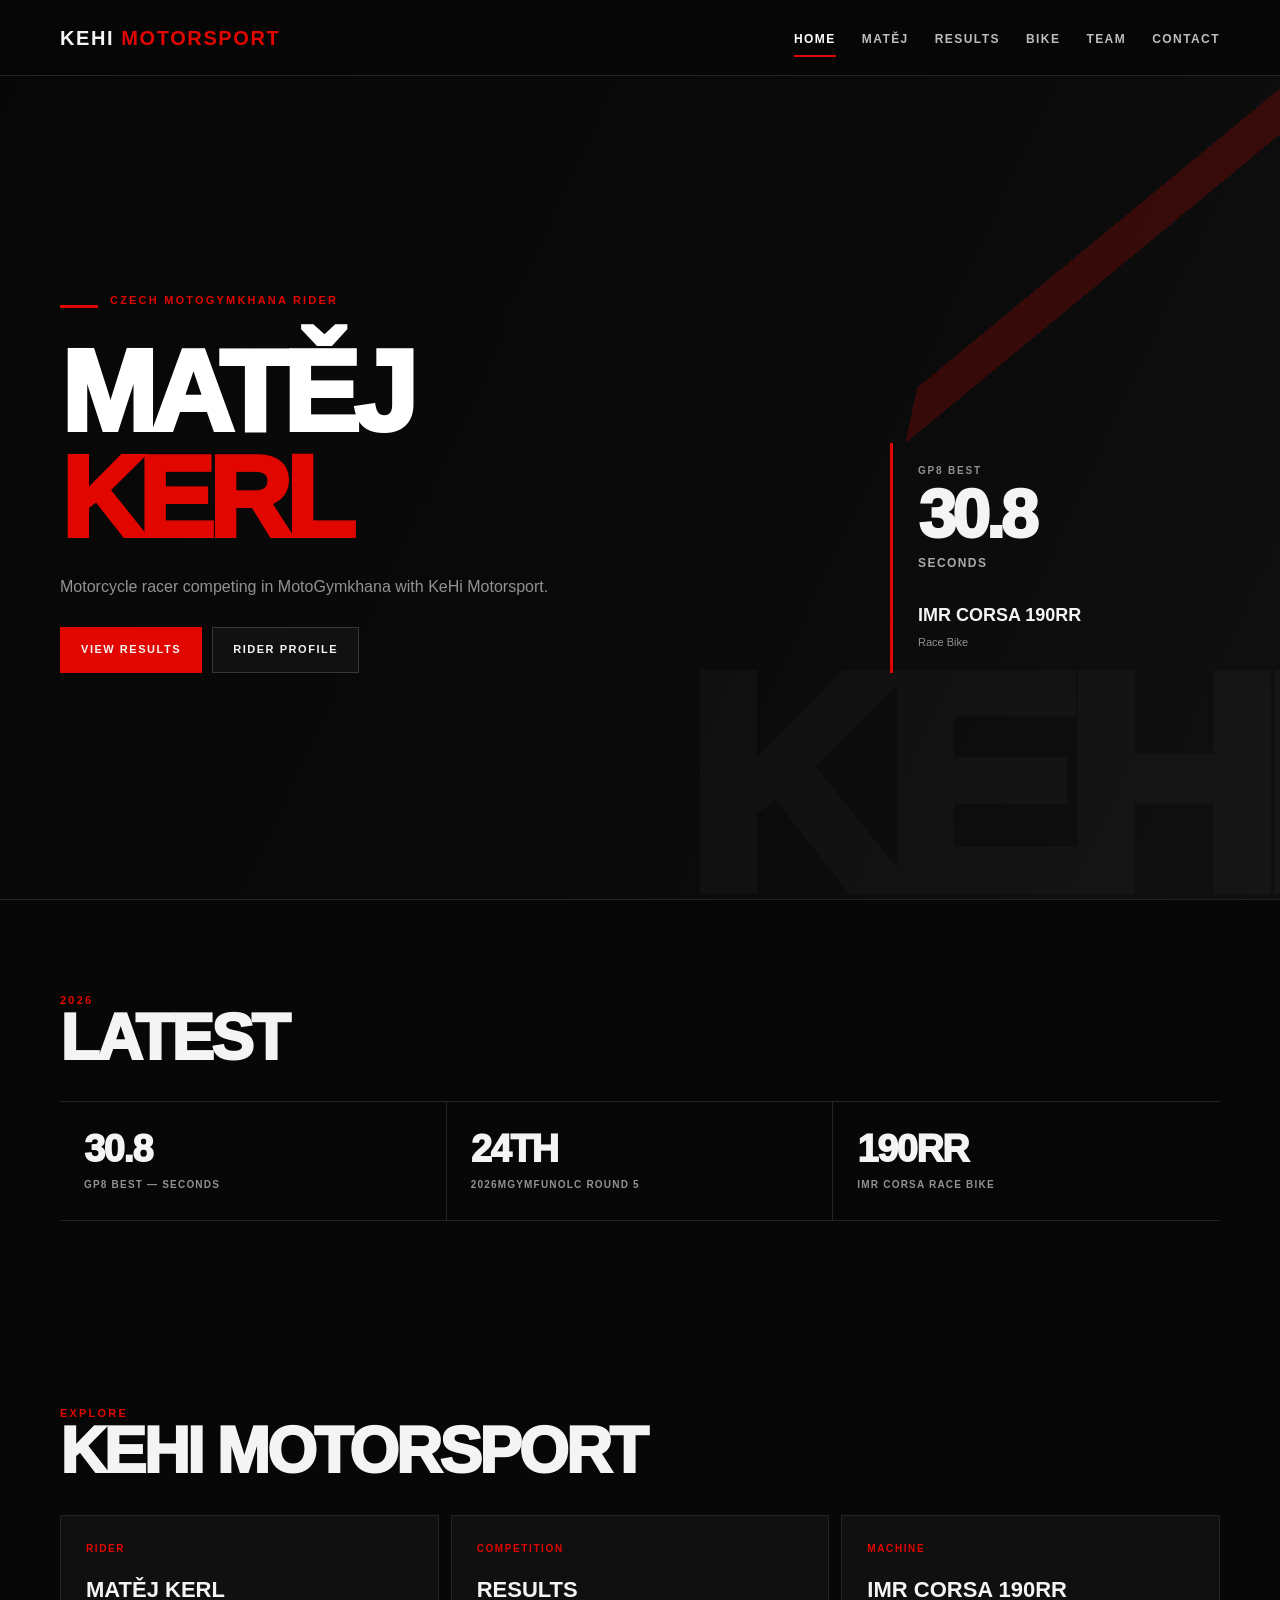
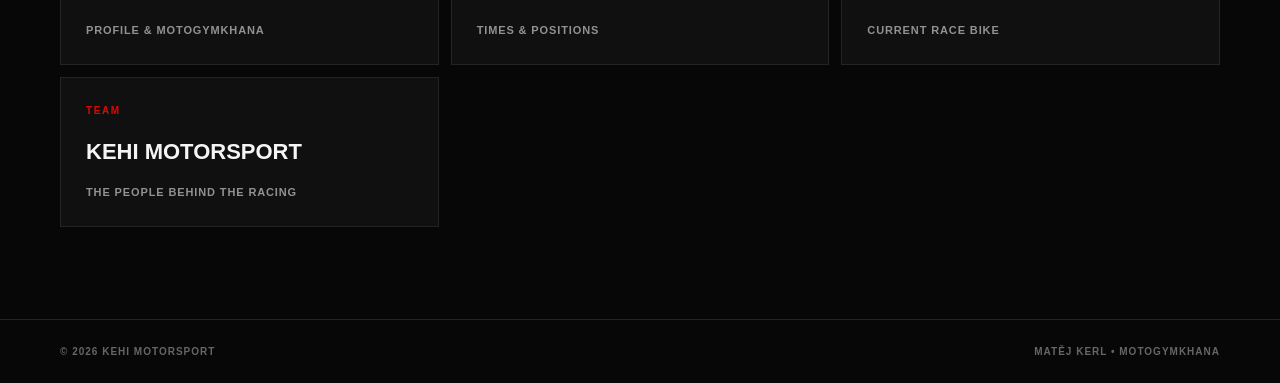
==== index.html @ 1c01d2c0 "Update index.html" ====
<!DOCTYPE html>
<html lang="en">
<head>
    <meta charset="UTF-8">
    <meta name="viewport" content="width=device-width, initial-scale=1.0">

    <meta name="description"
          content="Matěj Kerl — Czech MotoGymkhana rider competing with KeHi Motorsport.">

    <title>Matěj Kerl | KeHi Motorsport</title>

    <link rel="stylesheet" href="style.css">
</head>

<body>

<header class="site-header">
    <div class="container nav">

        <a class="logo" href="index.html">
            KeHi <span>Motorsport</span>
        </a>

        <nav>
            <ul class="nav-links">
                <li>
                    <a class="active" href="index.html">Home</a>
                </li>
                <li>
                    <a href="matej.html">Matěj</a>
                </li>
                <li>
                    <a href="results.html">Results</a>
                </li>
                <li>
                    <a href="bike.html">Bike</a>
                </li>
                <li>
                    <a href="team.html">Team</a>
                </li>
                <li>
                    <a href="contact.html">Contact</a>
                </li>
            </ul>
        </nav>

    </div>
</header>


<main>

    <!-- HERO -->
    <section class="hero">

        <div class="container hero-inner">

            <div class="hero-copy">

                <div class="hero-kicker">
                    <p class="eyebrow">Czech MotoGymkhana Rider</p>
                </div>

                <h1>
                    <span class="first">MATĚJ</span>
                    <span class="last">KERL</span>
                </h1>

                <p class="lead">
                    Motorcycle racer competing in MotoGymkhana
                    with KeHi Motorsport.
                </p>

                <div class="btn-row">
                    <a class="btn btn-primary" href="results.html">
                        View Results
                    </a>

                    <a class="btn" href="matej.html">
                        Rider Profile
                    </a>
                </div>

            </div>


            <div class="hero-stat">

                <span class="small">GP8 BEST</span>

                <span class="big">30.8</span>

                <span class="unit">SECONDS</span>

                <div class="bike">
                    <strong>IMR Corsa 190RR</strong>
                    <span>Race Bike</span>
                </div>

            </div>

        </div>

    </section>


    <!-- KEY STATS -->
    <section class="section">

        <div class="container">

            <div class="section-head">
                <div>
                    <p class="eyebrow">2026</p>
                    <h2>Latest</h2>
                </div>
            </div>


            <div class="stats">

                <div class="stat">
                    <span class="stat-value">30.8</span>
                    <span class="stat-label">GP8 Best — Seconds</span>
                </div>

                <div class="stat">
                    <span class="stat-value">24TH</span>
                    <span class="stat-label">2026MGymfunOLC Round 5</span>
                </div>

                <div class="stat">
                    <span class="stat-value">190RR</span>
                    <span class="stat-label">IMR Corsa Race Bike</span>
                </div>

            </div>

        </div>

    </section>


    <!-- EXPLORE -->
    <section class="section">

        <div class="container">

            <div class="section-head">
                <div>
                    <p class="eyebrow">Explore</p>
                    <h2>KeHi Motorsport</h2>
                </div>
            </div>


            <div class="home-links">

                <a class="home-link" href="matej.html">

                    <span class="tag">Rider</span>

                    <strong>Matěj Kerl</strong>

                    <span>
                        Profile &amp; MotoGymkhana
                    </span>

                </a>


                <a class="home-link" href="results.html">

                    <span class="tag">Competition</span>

                    <strong>Results</strong>

                    <span>
                        Times &amp; positions
                    </span>

                </a>


                <a class="home-link" href="bike.html">

                    <span class="tag">Machine</span>

                    <strong>IMR Corsa 190RR</strong>

                    <span>
                        Current race bike
                    </span>

                </a>


                <a class="home-link" href="team.html">

                    <span class="tag">Team</span>

                    <strong>KeHi Motorsport</strong>

                    <span>
                        The people behind the racing
                    </span>

                </a>

            </div>

        </div>

    </section>

</main>


<footer class="site-footer">

    <div class="container footer-inner">

        <span>© 2026 KeHi Motorsport</span>

        <span>Matěj Kerl • MotoGymkhana</span>

    </div>

</footer>

</body>
</html>
---- style.css ----
*{box-sizing:border-box;margin:0;padding:0}
:root{--bg:#070707;--panel:#101010;--panel2:#151515;--text:#f4f4f4;--muted:#929292;--red:#e10600;--line:#242424;--max:1180px}
html{scroll-behavior:smooth}
body{min-height:100vh;background:var(--bg);color:var(--text);font-family:Arial,Helvetica,sans-serif;line-height:1.5;overflow-x:hidden}
a{color:inherit;text-decoration:none}
.container{width:min(1160px,calc(100% - 48px));margin:auto}

.site-header{height:76px;background:rgba(7,7,7,.96);border-bottom:1px solid var(--line);position:sticky;top:0;z-index:50}
.nav{height:100%;display:flex;align-items:center;justify-content:space-between;gap:30px}

.logo{font-weight:900;font-size:20px;letter-spacing:.08em;text-transform:uppercase;white-space:nowrap}
.logo span{color:var(--red)}

.nav-links{display:flex;align-items:center;gap:26px;list-style:none}
.nav-links a{font-size:12px;font-weight:800;letter-spacing:.12em;text-transform:uppercase;color:#bdbdbd;transition:.18s}
.nav-links a:hover,.nav-links a.active{color:#fff}
.nav-links a.active{position:relative}
.nav-links a.active:after{content:"";position:absolute;left:0;right:0;bottom:-11px;height:2px;background:var(--red)}

main{min-height:calc(100vh - 130px)}

.eyebrow{font-size:11px;font-weight:900;letter-spacing:.2em;text-transform:uppercase;color:var(--red);margin-bottom:12px}

.lead{color:var(--muted);max-width:650px;font-size:16px}

h1,h2,h3{font-family:"Arial Narrow",Arial,Helvetica,sans-serif;line-height:.92;text-transform:uppercase}
h1{font-size:clamp(56px,9vw,128px);font-weight:1000;letter-spacing:-.055em}
h2{font-size:clamp(38px,5vw,68px);font-weight:1000;letter-spacing:-.045em}
h3{font-size:22px;font-weight:900}

.btn-row{display:flex;gap:10px;flex-wrap:wrap;margin-top:28px}
.btn{display:inline-flex;align-items:center;justify-content:center;min-height:46px;padding:0 20px;border:1px solid #363636;background:#111;font-size:11px;font-weight:900;letter-spacing:.14em;text-transform:uppercase;transition:.18s}
.btn:hover{border-color:var(--red);transform:translateY(-2px)}
.btn-primary{background:var(--red);border-color:var(--red)}
.btn-primary:hover{background:#b80500}

.hero{position:relative;min-height:calc(100vh - 76px);display:flex;align-items:center;border-bottom:1px solid var(--line);overflow:hidden;background:linear-gradient(115deg,#070707 0%,#0a0a0a 58%,#101010 100%)}

.hero:before{content:"";position:absolute;width:48vw;height:150%;right:-18vw;top:-25%;background:linear-gradient(135deg,transparent 0 28%,rgba(225,6,0,.92) 28% 31%,transparent 31% 100%);opacity:.22;transform:skewX(-12deg);pointer-events:none}

.hero:after{content:"KEHI";position:absolute;right:-35px;bottom:-42px;font-size:24vw;font-weight:1000;line-height:1;color:#fff;opacity:.025;letter-spacing:-.08em;pointer-events:none}

.hero-inner{position:relative;z-index:1;display:grid;grid-template-columns:minmax(0,1fr) 330px;gap:70px;align-items:end;padding:90px 0 100px}

.hero-copy{max-width:800px}
.hero h1{margin-bottom:24px}
.hero h1 .first{display:block;color:#fff}
.hero h1 .last{display:block;color:var(--red)}

.hero-kicker{display:flex;align-items:center;gap:12px;margin-bottom:18px}
.hero-kicker:before{content:"";width:38px;height:3px;background:var(--red)}

.hero-stat{align-self:end;border-left:3px solid var(--red);padding:20px 0 20px 25px}
.hero-stat .small{display:block;color:var(--muted);font-size:10px;font-weight:900;letter-spacing:.18em;text-transform:uppercase;margin-bottom:8px}
.hero-stat .big{display:block;font-size:68px;line-height:.85;font-weight:1000;letter-spacing:-.06em}
.hero-stat .unit{display:block;margin-top:10px;color:#aaa;font-size:12px;font-weight:800;letter-spacing:.12em;text-transform:uppercase}
.hero-stat .bike{margin-top:30px}
.hero-stat .bike strong{display:block;font-size:18px;text-transform:uppercase}
.hero-stat .bike span{color:var(--muted);font-size:11px}

.section{padding:92px 0}
.section-head{display:flex;align-items:end;justify-content:space-between;gap:30px;margin-bottom:34px}
.section-head h2{margin:0}
.section-head .eyebrow{margin:0}

.stats{display:grid;grid-template-columns:repeat(3,1fr);border-top:1px solid var(--line);border-bottom:1px solid var(--line)}
.stat{padding:28px 24px;border-right:1px solid var(--line)}
.stat:last-child{border-right:0}
.stat-value{display:block;font-size:38px;line-height:1;font-weight:1000;letter-spacing:-.04em}
.stat-label{display:block;margin-top:9px;color:var(--muted);font-size:10px;font-weight:800;letter-spacing:.12em;text-transform:uppercase}

.home-links{display:grid;grid-template-columns:repeat(3,1fr);gap:12px}
.home-link{min-height:150px;background:var(--panel);border:1px solid var(--line);padding:25px;display:flex;flex-direction:column;justify-content:space-between;transition:.18s}
.home-link:hover{border-color:#555;transform:translateY(-3px)}
.home-link .tag{color:var(--red);font-size:10px;font-weight:900;letter-spacing:.16em;text-transform:uppercase}
.home-link strong{font-size:22px;text-transform:uppercase}
.home-link span:last-child{color:var(--muted);font-size:11px;font-weight:800;letter-spacing:.08em;text-transform:uppercase}

.page-hero{position:relative;overflow:hidden;padding:105px 0 88px;border-bottom:1px solid var(--line);background:linear-gradient(110deg,#090909,#0c0c0c)}
.page-hero:after{content:"";position:absolute;right:-70px;bottom:-130px;width:420px;height:420px;border:1px solid rgba(225,6,0,.25);transform:rotate(45deg)}
.page-hero .container{position:relative;z-index:1}
.page-hero h1{max-width:1000px;margin-bottom:20px}

.card{background:var(--panel);border:1px solid var(--line);padding:28px}
.card p:not(.eyebrow){color:var(--muted);font-size:14px}
.card-link{display:inline-block;margin-top:22px;color:#fff;font-size:10px;font-weight:900;letter-spacing:.14em;text-transform:uppercase}
.card-link:hover{color:var(--red)}

.info-grid{display:grid;grid-template-columns:repeat(3,1fr);gap:12px}
.info-grid .card{min-height:190px;display:flex;flex-direction:column}
.info-grid .card .card-link{margin-top:auto}

.results-list{display:grid;gap:10px}
.result-card{display:grid;grid-template-columns:105px minmax(230px,1.5fr) repeat(4,minmax(100px,.65fr));align-items:center;gap:18px;padding:23px 24px;background:var(--panel);border:1px solid var(--line)}
.result-card:hover{border-color:#444}
.result-number{color:var(--red);font-size:10px;font-weight:900;letter-spacing:.16em;text-transform:uppercase}
.result-title{font-size:16px;font-weight:900;text-transform:uppercase}
.result-meta{color:#777;font-size:9px;font-weight:800;letter-spacing:.12em;text-transform:uppercase}
.result-meta strong{display:block;color:#eee;margin-top:4px;font-size:13px;letter-spacing:0;text-transform:none}
.placeholder{opacity:.5}

.bike-layout{display:grid;grid-template-columns:1.1fr .9fr;gap:12px}
.bike-card{min-height:330px;display:flex;flex-direction:column;justify-content:flex-end;background:linear-gradient(145deg,#151515,#0e0e0e);position:relative;overflow:hidden}
.bike-card:before{content:"190";position:absolute;right:-15px;top:-45px;font-size:230px;font-weight:1000;line-height:1;color:#fff;opacity:.025}

.specs{border:1px solid var(--line)}
.spec{min-height:65px;padding:15px 18px;display:flex;align-items:center;justify-content:space-between;gap:20px;border-bottom:1px solid var(--line);background:var(--panel)}
.spec:last-child{border-bottom:0}
.spec span:first-child{color:#777;font-size:10px;font-weight:800;letter-spacing:.12em;text-transform:uppercase}
.spec span:last-child{font-size:13px;font-weight:900;text-align:right;text-transform:uppercase}

.contact-grid{display:grid;grid-template-columns:1fr 1fr;gap:12px}
.contact-card{min-height:220px}
.contact-card h3{margin-bottom:12px}

.site-footer{border-top:1px solid var(--line);padding:24px 0;color:#666;font-size:10px;font-weight:800;letter-spacing:.1em;text-transform:uppercase}
.footer-inner{display:flex;justify-content:space-between;gap:20px}


@media(max-width:950px){

    .container{
        width:min(900px,calc(100% - 36px))
    }

    .nav-links{
        gap:18px
    }

    .hero-inner{
        grid-template-columns:1fr;
        gap:50px;
        align-items:start
    }

    .hero-stat{
        max-width:330px
    }

    .home-links,
    .info-grid{
        grid-template-columns:1fr 1fr
    }

    .result-card{
        grid-template-columns:80px 1fr 1fr 1fr
    }

    .result-card .result-meta:nth-of-type(4){
        display:none
    }

    .bike-layout,
    .contact-grid{
        grid-template-columns:1fr
    }
}


@media(max-width:650px){

    .container{
        width:calc(100% - 28px)
    }

    .site-header{
        height:auto
    }

    .nav{
        padding:16px 0;
        align-items:flex-start;
        flex-direction:column;
        gap:14px
    }

    .nav-links{
        gap:9px 15px;
        flex-wrap:wrap
    }

    .nav-links a{
        font-size:10px
    }

    .nav-links a.active:after{
        bottom:-6px
    }

    .hero{
        min-height:auto
    }

    .hero-inner{
        padding:70px 0 75px
    }

    .hero:after{
        font-size:40vw
    }

    .hero h1{
        font-size:clamp(52px,18vw,90px)
    }

    .hero-stat .big{
        font-size:58px
    }

    .section{
        padding:65px 0
    }

    .section-head{
        display:block
    }

    .section-head .eyebrow{
        margin-bottom:10px
    }

    .stats{
        grid-template-columns:1fr
    }

    .stat{
        border-right:0;
        border-bottom:1px solid var(--line)
    }

    .stat:last-child{
        border-bottom:0
    }

    .home-links,
    .info-grid{
        grid-template-columns:1fr
    }

    .page-hero{
        padding:70px 0 60px
    }

    .page-hero h1{
        font-size:clamp(48px,15vw,80px)
    }

    .result-card{
        grid-template-columns:1fr 1fr;
        gap:16px
    }

    .result-number,
    .result-card>div:nth-child(2){
        grid-column:1/-1
    }

    .result-card .result-meta:nth-of-type(4){
        display:block
    }

    .result-card .result-meta{
        min-width:0
    }

    .footer-inner{
        flex-direction:column;
        gap:8px
    }
}
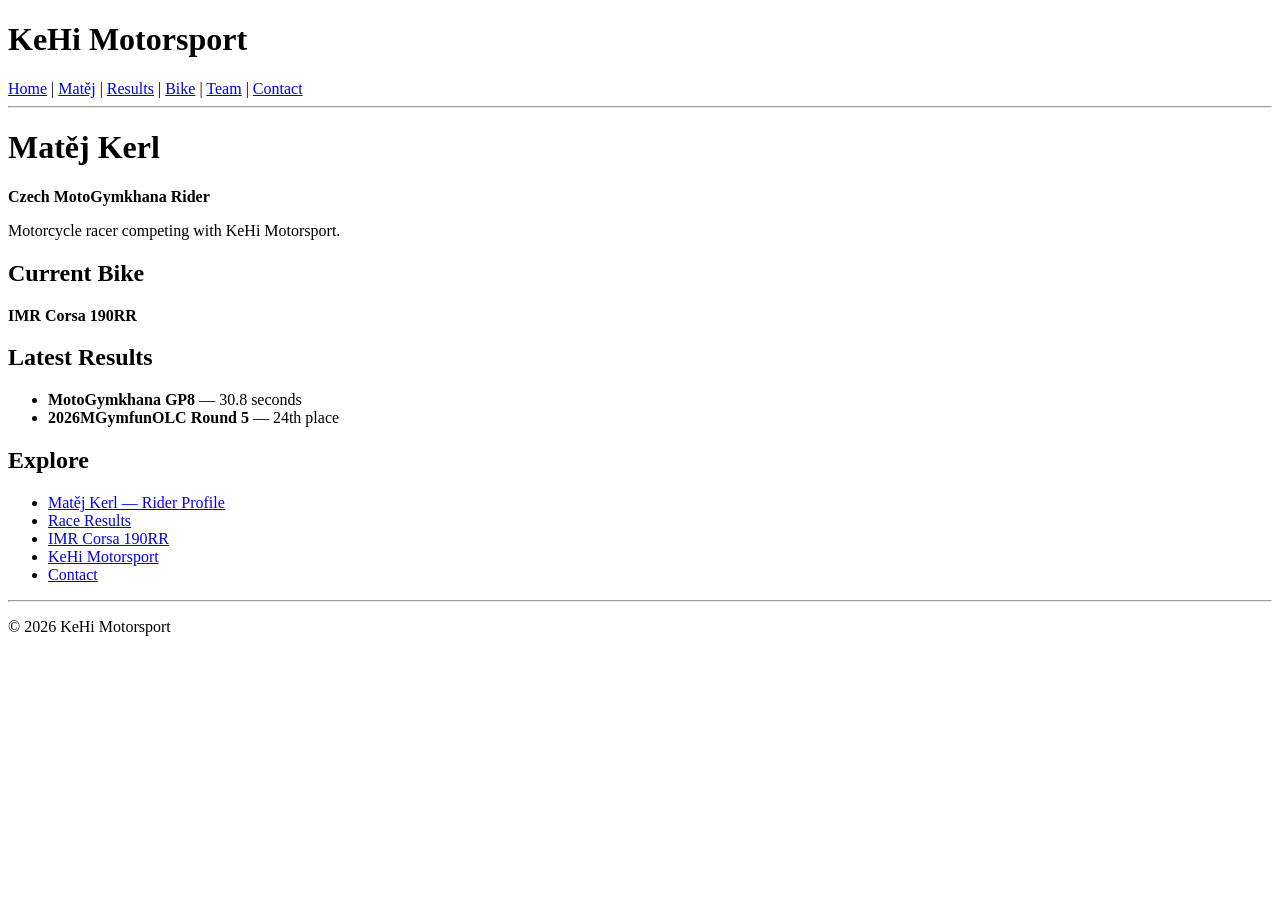
==== commit 0ab427b7: "Update index.html" ====
--- a/index.html
+++ b/index.html
@@ -3,229 +3,71 @@
 <head>
     <meta charset="UTF-8">
     <meta name="viewport" content="width=device-width, initial-scale=1.0">
-
-    <meta name="description"
-          content="Matěj Kerl — Czech MotoGymkhana rider competing with KeHi Motorsport.">
-
+    <meta name="description" content="Matěj Kerl — Czech MotoGymkhana rider and KeHi Motorsport member.">
     <title>Matěj Kerl | KeHi Motorsport</title>
-
-    <link rel="stylesheet" href="style.css">
 </head>
 
 <body>
 
-<header class="site-header">
-    <div class="container nav">
+<header>
+    <h1>KeHi Motorsport</h1>
 
-        <a class="logo" href="index.html">
-            KeHi <span>Motorsport</span>
-        </a>
-
-        <nav>
-            <ul class="nav-links">
-                <li>
-                    <a class="active" href="index.html">Home</a>
-                </li>
-                <li>
-                    <a href="matej.html">Matěj</a>
-                </li>
-                <li>
-                    <a href="results.html">Results</a>
-                </li>
-                <li>
-                    <a href="bike.html">Bike</a>
-                </li>
-                <li>
-                    <a href="team.html">Team</a>
-                </li>
-                <li>
-                    <a href="contact.html">Contact</a>
-                </li>
-            </ul>
-        </nav>
-
-    </div>
+    <nav>
+        <a href="index.html">Home</a> |
+        <a href="matej.html">Matěj</a> |
+        <a href="results.html">Results</a> |
+        <a href="bike.html">Bike</a> |
+        <a href="team.html">Team</a> |
+        <a href="contact.html">Contact</a>
+    </nav>
 </header>
 
+<hr>
 
 <main>
 
-    <!-- HERO -->
-    <section class="hero">
+    <h1>Matěj Kerl</h1>
 
-        <div class="container hero-inner">
+    <p><strong>Czech MotoGymkhana Rider</strong></p>
 
-            <div class="hero-copy">
+    <p>
+        Motorcycle racer competing with KeHi Motorsport.
+    </p>
 
-                <div class="hero-kicker">
-                    <p class="eyebrow">Czech MotoGymkhana Rider</p>
-                </div>
+    <h2>Current Bike</h2>
 
-                <h1>
-                    <span class="first">MATĚJ</span>
-                    <span class="last">KERL</span>
-                </h1>
+    <p>
+        <strong>IMR Corsa 190RR</strong>
+    </p>
 
-                <p class="lead">
-                    Motorcycle racer competing in MotoGymkhana
-                    with KeHi Motorsport.
-                </p>
+    <h2>Latest Results</h2>
 
-                <div class="btn-row">
-                    <a class="btn btn-primary" href="results.html">
-                        View Results
-                    </a>
+    <ul>
+        <li>
+            <strong>MotoGymkhana GP8</strong> — 30.8 seconds
+        </li>
 
-                    <a class="btn" href="matej.html">
-                        Rider Profile
-                    </a>
-                </div>
+        <li>
+            <strong>2026MGymfunOLC Round 5</strong> — 24th place
+        </li>
+    </ul>
 
-            </div>
+    <h2>Explore</h2>
 
-
-            <div class="hero-stat">
-
-                <span class="small">GP8 BEST</span>
-
-                <span class="big">30.8</span>
-
-                <span class="unit">SECONDS</span>
-
-                <div class="bike">
-                    <strong>IMR Corsa 190RR</strong>
-                    <span>Race Bike</span>
-                </div>
-
-            </div>
-
-        </div>
-
-    </section>
-
-
-    <!-- KEY STATS -->
-    <section class="section">
-
-        <div class="container">
-
-            <div class="section-head">
-                <div>
-                    <p class="eyebrow">2026</p>
-                    <h2>Latest</h2>
-                </div>
-            </div>
-
-
-            <div class="stats">
-
-                <div class="stat">
-                    <span class="stat-value">30.8</span>
-                    <span class="stat-label">GP8 Best — Seconds</span>
-                </div>
-
-                <div class="stat">
-                    <span class="stat-value">24TH</span>
-                    <span class="stat-label">2026MGymfunOLC Round 5</span>
-                </div>
-
-                <div class="stat">
-                    <span class="stat-value">190RR</span>
-                    <span class="stat-label">IMR Corsa Race Bike</span>
-                </div>
-
-            </div>
-
-        </div>
-
-    </section>
-
-
-    <!-- EXPLORE -->
-    <section class="section">
-
-        <div class="container">
-
-            <div class="section-head">
-                <div>
-                    <p class="eyebrow">Explore</p>
-                    <h2>KeHi Motorsport</h2>
-                </div>
-            </div>
-
-
-            <div class="home-links">
-
-                <a class="home-link" href="matej.html">
-
-                    <span class="tag">Rider</span>
-
-                    <strong>Matěj Kerl</strong>
-
-                    <span>
-                        Profile &amp; MotoGymkhana
-                    </span>
-
-                </a>
-
-
-                <a class="home-link" href="results.html">
-
-                    <span class="tag">Competition</span>
-
-                    <strong>Results</strong>
-
-                    <span>
-                        Times &amp; positions
-                    </span>
-
-                </a>
-
-
-                <a class="home-link" href="bike.html">
-
-                    <span class="tag">Machine</span>
-
-                    <strong>IMR Corsa 190RR</strong>
-
-                    <span>
-                        Current race bike
-                    </span>
-
-                </a>
-
-
-                <a class="home-link" href="team.html">
-
-                    <span class="tag">Team</span>
-
-                    <strong>KeHi Motorsport</strong>
-
-                    <span>
-                        The people behind the racing
-                    </span>
-
-                </a>
-
-            </div>
-
-        </div>
-
-    </section>
+    <ul>
+        <li><a href="matej.html">Matěj Kerl — Rider Profile</a></li>
+        <li><a href="results.html">Race Results</a></li>
+        <li><a href="bike.html">IMR Corsa 190RR</a></li>
+        <li><a href="team.html">KeHi Motorsport</a></li>
+        <li><a href="contact.html">Contact</a></li>
+    </ul>
 
 </main>
 
+<hr>
 
-<footer class="site-footer">
-
-    <div class="container footer-inner">
-
-        <span>© 2026 KeHi Motorsport</span>
-
-        <span>Matěj Kerl • MotoGymkhana</span>
-
-    </div>
-
+<footer>
+    <p>© 2026 KeHi Motorsport</p>
 </footer>
 
 </body>
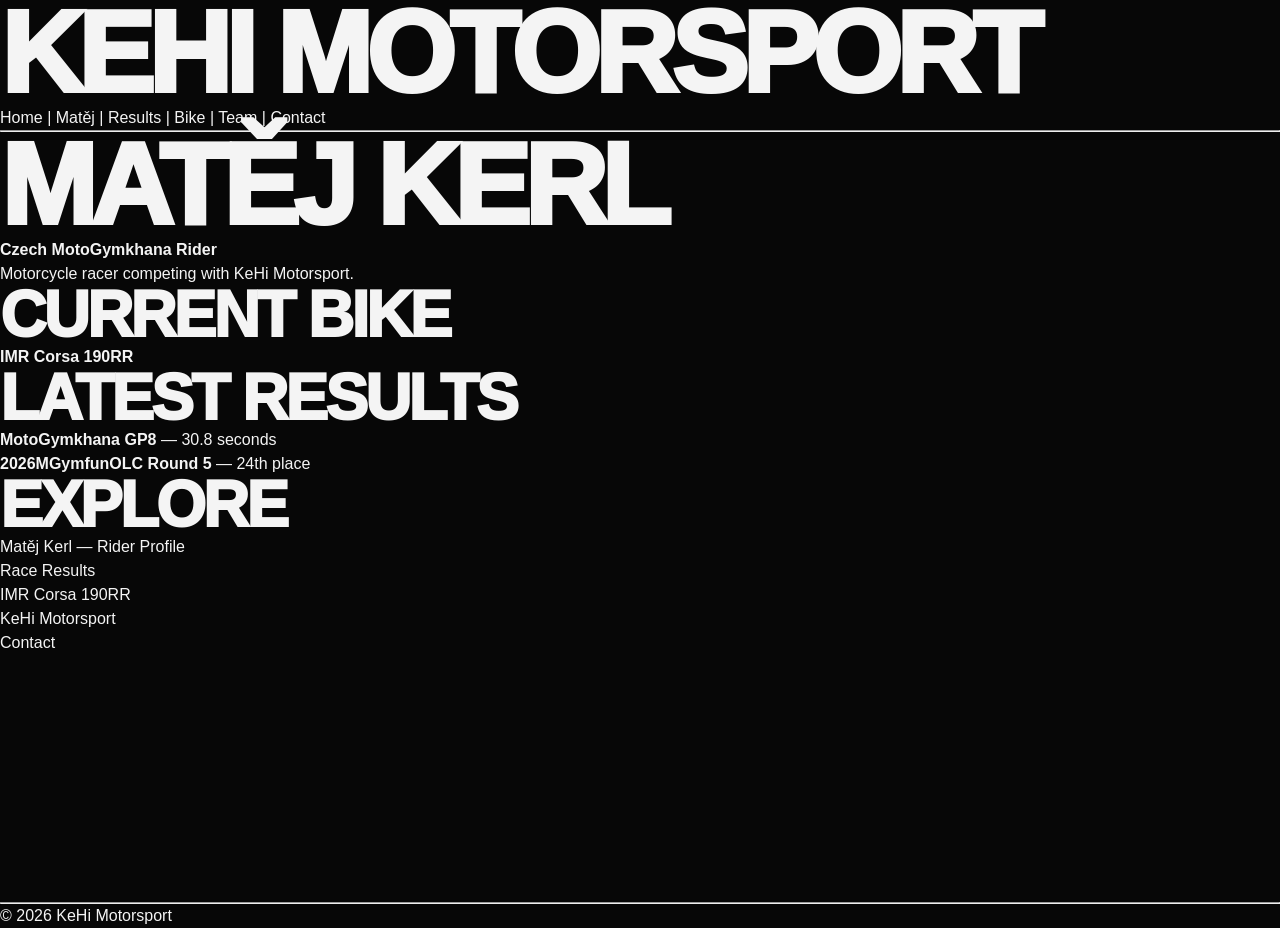
==== commit 9b6c599a: "Update index.html" ====
--- a/index.html
+++ b/index.html
@@ -1,6 +1,7 @@
 <!DOCTYPE html>
 <html lang="en">
 <head>
+    <link rel="stylesheet" href="style.css">
     <meta charset="UTF-8">
     <meta name="viewport" content="width=device-width, initial-scale=1.0">
     <meta name="description" content="Matěj Kerl — Czech MotoGymkhana rider and KeHi Motorsport member.">
--- a/style.css
+++ b/style.css
@@ -0,0 +1,273 @@
+*{box-sizing:border-box;margin:0;padding:0}
+:root{--bg:#070707;--panel:#101010;--panel2:#151515;--text:#f4f4f4;--muted:#929292;--red:#e10600;--line:#242424;--max:1180px}
+html{scroll-behavior:smooth}
+body{min-height:100vh;background:var(--bg);color:var(--text);font-family:Arial,Helvetica,sans-serif;line-height:1.5;overflow-x:hidden}
+a{color:inherit;text-decoration:none}
+.container{width:min(1160px,calc(100% - 48px));margin:auto}
+
+.site-header{height:76px;background:rgba(7,7,7,.96);border-bottom:1px solid var(--line);position:sticky;top:0;z-index:50}
+.nav{height:100%;display:flex;align-items:center;justify-content:space-between;gap:30px}
+
+.logo{font-weight:900;font-size:20px;letter-spacing:.08em;text-transform:uppercase;white-space:nowrap}
+.logo span{color:var(--red)}
+
+.nav-links{display:flex;align-items:center;gap:26px;list-style:none}
+.nav-links a{font-size:12px;font-weight:800;letter-spacing:.12em;text-transform:uppercase;color:#bdbdbd;transition:.18s}
+.nav-links a:hover,.nav-links a.active{color:#fff}
+.nav-links a.active{position:relative}
+.nav-links a.active:after{content:"";position:absolute;left:0;right:0;bottom:-11px;height:2px;background:var(--red)}
+
+main{min-height:calc(100vh - 130px)}
+
+.eyebrow{font-size:11px;font-weight:900;letter-spacing:.2em;text-transform:uppercase;color:var(--red);margin-bottom:12px}
+
+.lead{color:var(--muted);max-width:650px;font-size:16px}
+
+h1,h2,h3{font-family:"Arial Narrow",Arial,Helvetica,sans-serif;line-height:.92;text-transform:uppercase}
+h1{font-size:clamp(56px,9vw,128px);font-weight:1000;letter-spacing:-.055em}
+h2{font-size:clamp(38px,5vw,68px);font-weight:1000;letter-spacing:-.045em}
+h3{font-size:22px;font-weight:900}
+
+.btn-row{display:flex;gap:10px;flex-wrap:wrap;margin-top:28px}
+.btn{display:inline-flex;align-items:center;justify-content:center;min-height:46px;padding:0 20px;border:1px solid #363636;background:#111;font-size:11px;font-weight:900;letter-spacing:.14em;text-transform:uppercase;transition:.18s}
+.btn:hover{border-color:var(--red);transform:translateY(-2px)}
+.btn-primary{background:var(--red);border-color:var(--red)}
+.btn-primary:hover{background:#b80500}
+
+.hero{position:relative;min-height:calc(100vh - 76px);display:flex;align-items:center;border-bottom:1px solid var(--line);overflow:hidden;background:linear-gradient(115deg,#070707 0%,#0a0a0a 58%,#101010 100%)}
+
+.hero:before{content:"";position:absolute;width:48vw;height:150%;right:-18vw;top:-25%;background:linear-gradient(135deg,transparent 0 28%,rgba(225,6,0,.92) 28% 31%,transparent 31% 100%);opacity:.22;transform:skewX(-12deg);pointer-events:none}
+
+.hero:after{content:"KEHI";position:absolute;right:-35px;bottom:-42px;font-size:24vw;font-weight:1000;line-height:1;color:#fff;opacity:.025;letter-spacing:-.08em;pointer-events:none}
+
+.hero-inner{position:relative;z-index:1;display:grid;grid-template-columns:minmax(0,1fr) 330px;gap:70px;align-items:end;padding:90px 0 100px}
+
+.hero-copy{max-width:800px}
+.hero h1{margin-bottom:24px}
+.hero h1 .first{display:block;color:#fff}
+.hero h1 .last{display:block;color:var(--red)}
+
+.hero-kicker{display:flex;align-items:center;gap:12px;margin-bottom:18px}
+.hero-kicker:before{content:"";width:38px;height:3px;background:var(--red)}
+
+.hero-stat{align-self:end;border-left:3px solid var(--red);padding:20px 0 20px 25px}
+.hero-stat .small{display:block;color:var(--muted);font-size:10px;font-weight:900;letter-spacing:.18em;text-transform:uppercase;margin-bottom:8px}
+.hero-stat .big{display:block;font-size:68px;line-height:.85;font-weight:1000;letter-spacing:-.06em}
+.hero-stat .unit{display:block;margin-top:10px;color:#aaa;font-size:12px;font-weight:800;letter-spacing:.12em;text-transform:uppercase}
+.hero-stat .bike{margin-top:30px}
+.hero-stat .bike strong{display:block;font-size:18px;text-transform:uppercase}
+.hero-stat .bike span{color:var(--muted);font-size:11px}
+
+.section{padding:92px 0}
+.section-head{display:flex;align-items:end;justify-content:space-between;gap:30px;margin-bottom:34px}
+.section-head h2{margin:0}
+.section-head .eyebrow{margin:0}
+
+.stats{display:grid;grid-template-columns:repeat(3,1fr);border-top:1px solid var(--line);border-bottom:1px solid var(--line)}
+.stat{padding:28px 24px;border-right:1px solid var(--line)}
+.stat:last-child{border-right:0}
+.stat-value{display:block;font-size:38px;line-height:1;font-weight:1000;letter-spacing:-.04em}
+.stat-label{display:block;margin-top:9px;color:var(--muted);font-size:10px;font-weight:800;letter-spacing:.12em;text-transform:uppercase}
+
+.home-links{display:grid;grid-template-columns:repeat(3,1fr);gap:12px}
+.home-link{min-height:150px;background:var(--panel);border:1px solid var(--line);padding:25px;display:flex;flex-direction:column;justify-content:space-between;transition:.18s}
+.home-link:hover{border-color:#555;transform:translateY(-3px)}
+.home-link .tag{color:var(--red);font-size:10px;font-weight:900;letter-spacing:.16em;text-transform:uppercase}
+.home-link strong{font-size:22px;text-transform:uppercase}
+.home-link span:last-child{color:var(--muted);font-size:11px;font-weight:800;letter-spacing:.08em;text-transform:uppercase}
+
+.page-hero{position:relative;overflow:hidden;padding:105px 0 88px;border-bottom:1px solid var(--line);background:linear-gradient(110deg,#090909,#0c0c0c)}
+.page-hero:after{content:"";position:absolute;right:-70px;bottom:-130px;width:420px;height:420px;border:1px solid rgba(225,6,0,.25);transform:rotate(45deg)}
+.page-hero .container{position:relative;z-index:1}
+.page-hero h1{max-width:1000px;margin-bottom:20px}
+
+.card{background:var(--panel);border:1px solid var(--line);padding:28px}
+.card p:not(.eyebrow){color:var(--muted);font-size:14px}
+.card-link{display:inline-block;margin-top:22px;color:#fff;font-size:10px;font-weight:900;letter-spacing:.14em;text-transform:uppercase}
+.card-link:hover{color:var(--red)}
+
+.info-grid{display:grid;grid-template-columns:repeat(3,1fr);gap:12px}
+.info-grid .card{min-height:190px;display:flex;flex-direction:column}
+.info-grid .card .card-link{margin-top:auto}
+
+.results-list{display:grid;gap:10px}
+.result-card{display:grid;grid-template-columns:105px minmax(230px,1.5fr) repeat(4,minmax(100px,.65fr));align-items:center;gap:18px;padding:23px 24px;background:var(--panel);border:1px solid var(--line)}
+.result-card:hover{border-color:#444}
+.result-number{color:var(--red);font-size:10px;font-weight:900;letter-spacing:.16em;text-transform:uppercase}
+.result-title{font-size:16px;font-weight:900;text-transform:uppercase}
+.result-meta{color:#777;font-size:9px;font-weight:800;letter-spacing:.12em;text-transform:uppercase}
+.result-meta strong{display:block;color:#eee;margin-top:4px;font-size:13px;letter-spacing:0;text-transform:none}
+.placeholder{opacity:.5}
+
+.bike-layout{display:grid;grid-template-columns:1.1fr .9fr;gap:12px}
+.bike-card{min-height:330px;display:flex;flex-direction:column;justify-content:flex-end;background:linear-gradient(145deg,#151515,#0e0e0e);position:relative;overflow:hidden}
+.bike-card:before{content:"190";position:absolute;right:-15px;top:-45px;font-size:230px;font-weight:1000;line-height:1;color:#fff;opacity:.025}
+
+.specs{border:1px solid var(--line)}
+.spec{min-height:65px;padding:15px 18px;display:flex;align-items:center;justify-content:space-between;gap:20px;border-bottom:1px solid var(--line);background:var(--panel)}
+.spec:last-child{border-bottom:0}
+.spec span:first-child{color:#777;font-size:10px;font-weight:800;letter-spacing:.12em;text-transform:uppercase}
+.spec span:last-child{font-size:13px;font-weight:900;text-align:right;text-transform:uppercase}
+
+.contact-grid{display:grid;grid-template-columns:1fr 1fr;gap:12px}
+.contact-card{min-height:220px}
+.contact-card h3{margin-bottom:12px}
+
+.site-footer{border-top:1px solid var(--line);padding:24px 0;color:#666;font-size:10px;font-weight:800;letter-spacing:.1em;text-transform:uppercase}
+.footer-inner{display:flex;justify-content:space-between;gap:20px}
+
+
+@media(max-width:950px){
+
+    .container{
+        width:min(900px,calc(100% - 36px))
+    }
+
+    .nav-links{
+        gap:18px
+    }
+
+    .hero-inner{
+        grid-template-columns:1fr;
+        gap:50px;
+        align-items:start
+    }
+
+    .hero-stat{
+        max-width:330px
+    }
+
+    .home-links,
+    .info-grid{
+        grid-template-columns:1fr 1fr
+    }
+
+    .result-card{
+        grid-template-columns:80px 1fr 1fr 1fr
+    }
+
+    .result-card .result-meta:nth-of-type(4){
+        display:none
+    }
+
+    .bike-layout,
+    .contact-grid{
+        grid-template-columns:1fr
+    }
+}
+
+
+@media(max-width:650px){
+
+    .container{
+        width:calc(100% - 28px)
+    }
+
+    .site-header{
+        height:auto
+    }
+
+    .nav{
+        padding:16px 0;
+        align-items:flex-start;
+        flex-direction:column;
+        gap:14px
+    }
+
+    .nav-links{
+        gap:9px 15px;
+        flex-wrap:wrap
+    }
+
+    .nav-links a{
+        font-size:10px
+    }
+
+    .nav-links a.active:after{
+        bottom:-6px
+    }
+
+    .hero{
+        min-height:auto
+    }
+
+    .hero-inner{
+        padding:70px 0 75px
+    }
+
+    .hero:after{
+        font-size:40vw
+    }
+
+    .hero h1{
+        font-size:clamp(52px,18vw,90px)
+    }
+
+    .hero-stat .big{
+        font-size:58px
+    }
+
+    .section{
+        padding:65px 0
+    }
+
+    .section-head{
+        display:block
+    }
+
+    .section-head .eyebrow{
+        margin-bottom:10px
+    }
+
+    .stats{
+        grid-template-columns:1fr
+    }
+
+    .stat{
+        border-right:0;
+        border-bottom:1px solid var(--line)
+    }
+
+    .stat:last-child{
+        border-bottom:0
+    }
+
+    .home-links,
+    .info-grid{
+        grid-template-columns:1fr
+    }
+
+    .page-hero{
+        padding:70px 0 60px
+    }
+
+    .page-hero h1{
+        font-size:clamp(48px,15vw,80px)
+    }
+
+    .result-card{
+        grid-template-columns:1fr 1fr;
+        gap:16px
+    }
+
+    .result-number,
+    .result-card>div:nth-child(2){
+        grid-column:1/-1
+    }
+
+    .result-card .result-meta:nth-of-type(4){
+        display:block
+    }
+
+    .result-card .result-meta{
+        min-width:0
+    }
+
+    .footer-inner{
+        flex-direction:column;
+        gap:8px
+    }
+}
+
+
+
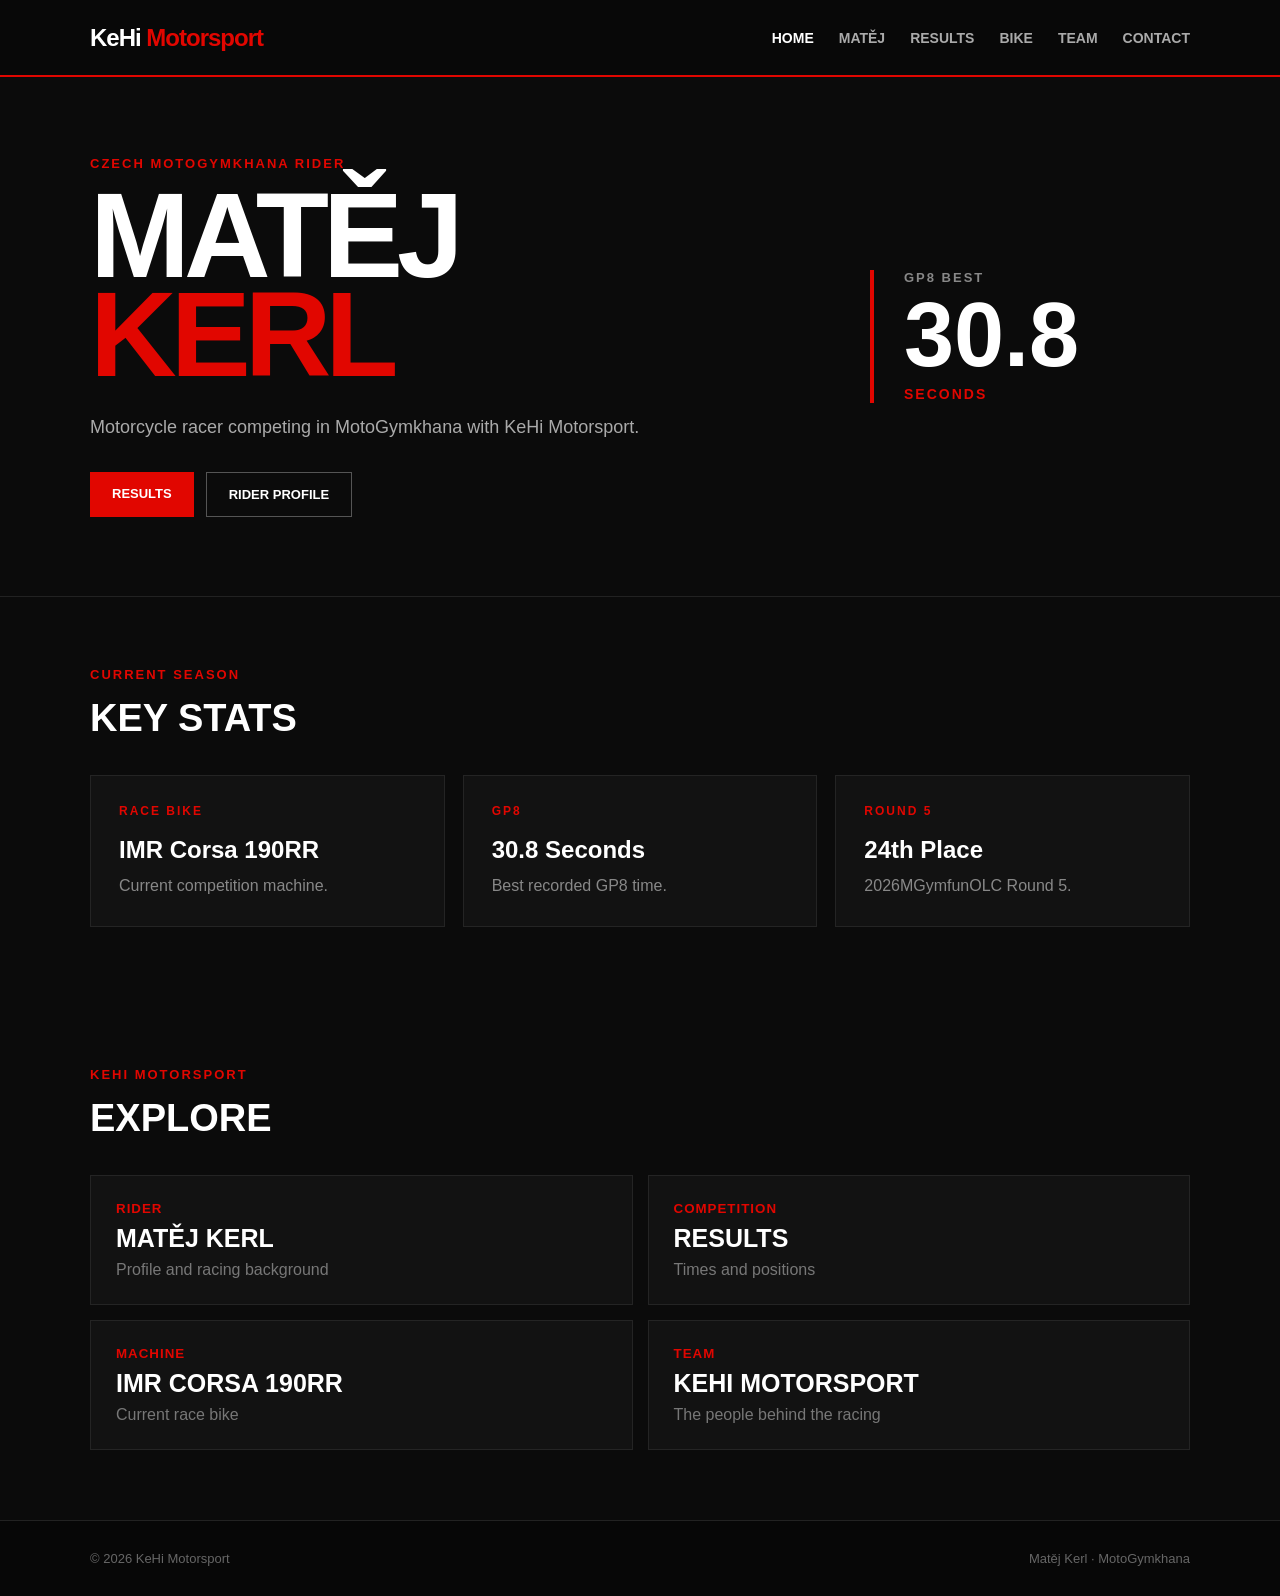
==== commit 230bafc9: "Update index.html" ====
--- a/index.html
+++ b/index.html
@@ -1,74 +1,473 @@
 <!DOCTYPE html>
 <html lang="en">
 <head>
-    <link rel="stylesheet" href="style.css">
     <meta charset="UTF-8">
     <meta name="viewport" content="width=device-width, initial-scale=1.0">
-    <meta name="description" content="Matěj Kerl — Czech MotoGymkhana rider and KeHi Motorsport member.">
+
     <title>Matěj Kerl | KeHi Motorsport</title>
+
+    <style>
+        * {
+            box-sizing: border-box;
+        }
+
+        body {
+            margin: 0;
+            background: #0b0b0b;
+            color: white;
+            font-family: Arial, Helvetica, sans-serif;
+        }
+
+        a {
+            color: inherit;
+            text-decoration: none;
+        }
+
+        .container {
+            width: min(1100px, 90%);
+            margin: auto;
+        }
+
+        /* HEADER */
+
+        header {
+            background: #080808;
+            border-bottom: 2px solid #e10600;
+        }
+
+        .nav {
+            min-height: 75px;
+            display: flex;
+            align-items: center;
+            justify-content: space-between;
+            gap: 30px;
+        }
+
+        .logo {
+            font-size: 24px;
+            font-weight: 900;
+            letter-spacing: -1px;
+        }
+
+        .logo span {
+            color: #e10600;
+        }
+
+        nav {
+            display: flex;
+            gap: 25px;
+            flex-wrap: wrap;
+        }
+
+        nav a {
+            color: #aaa;
+            font-size: 14px;
+            font-weight: bold;
+            text-transform: uppercase;
+        }
+
+        nav a:hover,
+        nav a.active {
+            color: white;
+        }
+
+        /* HERO */
+
+        .hero {
+            min-height: 520px;
+            display: flex;
+            align-items: center;
+            border-bottom: 1px solid #222;
+        }
+
+        .hero-grid {
+            display: grid;
+            grid-template-columns: 1fr 320px;
+            gap: 70px;
+            align-items: center;
+        }
+
+        .eyebrow {
+            margin: 0 0 15px;
+            color: #e10600;
+            font-size: 13px;
+            font-weight: bold;
+            letter-spacing: 2px;
+            text-transform: uppercase;
+        }
+
+        h1 {
+            margin: 0;
+            font-size: clamp(60px, 10vw, 120px);
+            line-height: 0.82;
+            text-transform: uppercase;
+            letter-spacing: -6px;
+        }
+
+        h1 .first {
+            display: block;
+            color: white;
+        }
+
+        h1 .last {
+            display: block;
+            color: #e10600;
+        }
+
+        .intro {
+            max-width: 550px;
+            margin: 30px 0;
+            color: #aaa;
+            font-size: 18px;
+            line-height: 1.6;
+        }
+
+        .buttons {
+            display: flex;
+            gap: 12px;
+            flex-wrap: wrap;
+        }
+
+        .button {
+            display: inline-block;
+            padding: 14px 22px;
+            background: #e10600;
+            color: white;
+            font-weight: bold;
+            text-transform: uppercase;
+            font-size: 13px;
+        }
+
+        .button.outline {
+            background: transparent;
+            border: 1px solid #555;
+        }
+
+        .button:hover {
+            background: #ff1710;
+        }
+
+        .button.outline:hover {
+            border-color: white;
+        }
+
+        /* BIG TIME */
+
+        .time-box {
+            border-left: 4px solid #e10600;
+            padding-left: 30px;
+        }
+
+        .time-label {
+            display: block;
+            color: #888;
+            font-size: 13px;
+            font-weight: bold;
+            letter-spacing: 2px;
+        }
+
+        .time {
+            display: block;
+            margin: 5px 0;
+            font-size: 90px;
+            line-height: 1;
+            font-weight: 900;
+        }
+
+        .seconds {
+            color: #e10600;
+            font-size: 14px;
+            font-weight: bold;
+            letter-spacing: 2px;
+        }
+
+        /* QUICK INFO */
+
+        .section {
+            padding: 70px 0;
+        }
+
+        .section-title {
+            margin-bottom: 35px;
+        }
+
+        .section-title h2 {
+            margin: 0;
+            font-size: 38px;
+            text-transform: uppercase;
+        }
+
+        .cards {
+            display: grid;
+            grid-template-columns: repeat(3, 1fr);
+            gap: 18px;
+        }
+
+        .card {
+            padding: 28px;
+            background: #121212;
+            border: 1px solid #242424;
+        }
+
+        .card-label {
+            display: block;
+            margin-bottom: 18px;
+            color: #e10600;
+            font-size: 12px;
+            font-weight: bold;
+            letter-spacing: 2px;
+            text-transform: uppercase;
+        }
+
+        .card h3 {
+            margin: 0 0 10px;
+            font-size: 24px;
+        }
+
+        .card p {
+            margin: 0;
+            color: #888;
+            line-height: 1.5;
+        }
+
+        /* LINKS */
+
+        .links {
+            display: grid;
+            grid-template-columns: repeat(2, 1fr);
+            gap: 15px;
+        }
+
+        .link-card {
+            padding: 25px;
+            background: #121212;
+            border: 1px solid #242424;
+            transition: 0.15s;
+        }
+
+        .link-card:hover {
+            border-color: #e10600;
+            transform: translateY(-2px);
+        }
+
+        .link-card small {
+            display: block;
+            margin-bottom: 8px;
+            color: #e10600;
+            font-weight: bold;
+            text-transform: uppercase;
+            letter-spacing: 1px;
+        }
+
+        .link-card strong {
+            display: block;
+            font-size: 25px;
+            text-transform: uppercase;
+        }
+
+        .link-card span {
+            display: block;
+            margin-top: 8px;
+            color: #777;
+        }
+
+        /* FOOTER */
+
+        footer {
+            padding: 30px 0;
+            background: #070707;
+            border-top: 1px solid #222;
+            color: #666;
+            font-size: 13px;
+        }
+
+        footer .footer-inner {
+            display: flex;
+            justify-content: space-between;
+            gap: 20px;
+        }
+
+        /* MOBILE */
+
+        @media (max-width: 800px) {
+            .nav {
+                padding: 20px 0;
+                flex-direction: column;
+                align-items: flex-start;
+            }
+
+            nav {
+                gap: 15px;
+            }
+
+            .hero {
+                padding: 70px 0;
+            }
+
+            .hero-grid {
+                grid-template-columns: 1fr;
+                gap: 50px;
+            }
+
+            .time-box {
+                border-left: 0;
+                border-top: 3px solid #e10600;
+                padding: 20px 0 0;
+            }
+
+            .cards {
+                grid-template-columns: 1fr;
+            }
+
+            .links {
+                grid-template-columns: 1fr;
+            }
+
+            footer .footer-inner {
+                flex-direction: column;
+            }
+        }
+    </style>
 </head>
 
 <body>
 
 <header>
-    <h1>KeHi Motorsport</h1>
-
-    <nav>
-        <a href="index.html">Home</a> |
-        <a href="matej.html">Matěj</a> |
-        <a href="results.html">Results</a> |
-        <a href="bike.html">Bike</a> |
-        <a href="team.html">Team</a> |
-        <a href="contact.html">Contact</a>
-    </nav>
+    <div class="container nav">
+
+        <a class="logo" href="index.html">
+            KeHi <span>Motorsport</span>
+        </a>
+
+        <nav>
+            <a class="active" href="index.html">Home</a>
+            <a href="matej.html">Matěj</a>
+            <a href="results.html">Results</a>
+            <a href="bike.html">Bike</a>
+            <a href="team.html">Team</a>
+            <a href="contact.html">Contact</a>
+        </nav>
+
+    </div>
 </header>
 
-<hr>
 
 <main>
 
-    <h1>Matěj Kerl</h1>
-
-    <p><strong>Czech MotoGymkhana Rider</strong></p>
-
-    <p>
-        Motorcycle racer competing with KeHi Motorsport.
-    </p>
-
-    <h2>Current Bike</h2>
-
-    <p>
-        <strong>IMR Corsa 190RR</strong>
-    </p>
-
-    <h2>Latest Results</h2>
-
-    <ul>
-        <li>
-            <strong>MotoGymkhana GP8</strong> — 30.8 seconds
-        </li>
-
-        <li>
-            <strong>2026MGymfunOLC Round 5</strong> — 24th place
-        </li>
-    </ul>
-
-    <h2>Explore</h2>
-
-    <ul>
-        <li><a href="matej.html">Matěj Kerl — Rider Profile</a></li>
-        <li><a href="results.html">Race Results</a></li>
-        <li><a href="bike.html">IMR Corsa 190RR</a></li>
-        <li><a href="team.html">KeHi Motorsport</a></li>
-        <li><a href="contact.html">Contact</a></li>
-    </ul>
+    <section class="hero">
+        <div class="container hero-grid">
+
+            <div>
+                <p class="eyebrow">Czech MotoGymkhana Rider</p>
+
+                <h1>
+                    <span class="first">Matěj</span>
+                    <span class="last">Kerl</span>
+                </h1>
+
+                <p class="intro">
+                    Motorcycle racer competing in MotoGymkhana
+                    with KeHi Motorsport.
+                </p>
+
+                <div class="buttons">
+                    <a class="button" href="results.html">Results</a>
+                    <a class="button outline" href="matej.html">Rider Profile</a>
+                </div>
+            </div>
+
+
+            <div class="time-box">
+                <span class="time-label">GP8 BEST</span>
+                <span class="time">30.8</span>
+                <span class="seconds">SECONDS</span>
+            </div>
+
+        </div>
+    </section>
+
+
+    <section class="section">
+        <div class="container">
+
+            <div class="section-title">
+                <p class="eyebrow">Current Season</p>
+                <h2>Key Stats</h2>
+            </div>
+
+            <div class="cards">
+
+                <div class="card">
+                    <span class="card-label">Race Bike</span>
+                    <h3>IMR Corsa 190RR</h3>
+                    <p>Current competition machine.</p>
+                </div>
+
+                <div class="card">
+                    <span class="card-label">GP8</span>
+                    <h3>30.8 Seconds</h3>
+                    <p>Best recorded GP8 time.</p>
+                </div>
+
+                <div class="card">
+                    <span class="card-label">Round 5</span>
+                    <h3>24th Place</h3>
+                    <p>2026MGymfunOLC Round 5.</p>
+                </div>
+
+            </div>
+
+        </div>
+    </section>
+
+
+    <section class="section">
+        <div class="container">
+
+            <div class="section-title">
+                <p class="eyebrow">KeHi Motorsport</p>
+                <h2>Explore</h2>
+            </div>
+
+            <div class="links">
+
+                <a class="link-card" href="matej.html">
+                    <small>Rider</small>
+                    <strong>Matěj Kerl</strong>
+                    <span>Profile and racing background</span>
+                </a>
+
+                <a class="link-card" href="results.html">
+                    <small>Competition</small>
+                    <strong>Results</strong>
+                    <span>Times and positions</span>
+                </a>
+
+                <a class="link-card" href="bike.html">
+                    <small>Machine</small>
+                    <strong>IMR Corsa 190RR</strong>
+                    <span>Current race bike</span>
+                </a>
+
+                <a class="link-card" href="team.html">
+                    <small>Team</small>
+                    <strong>KeHi Motorsport</strong>
+                    <span>The people behind the racing</span>
+                </a>
+
+            </div>
+
+        </div>
+    </section>
 
 </main>
 
-<hr>
 
 <footer>
-    <p>© 2026 KeHi Motorsport</p>
+    <div class="container footer-inner">
+        <span>© 2026 KeHi Motorsport</span>
+        <span>Matěj Kerl · MotoGymkhana</span>
+    </div>
 </footer>
 
 </body>
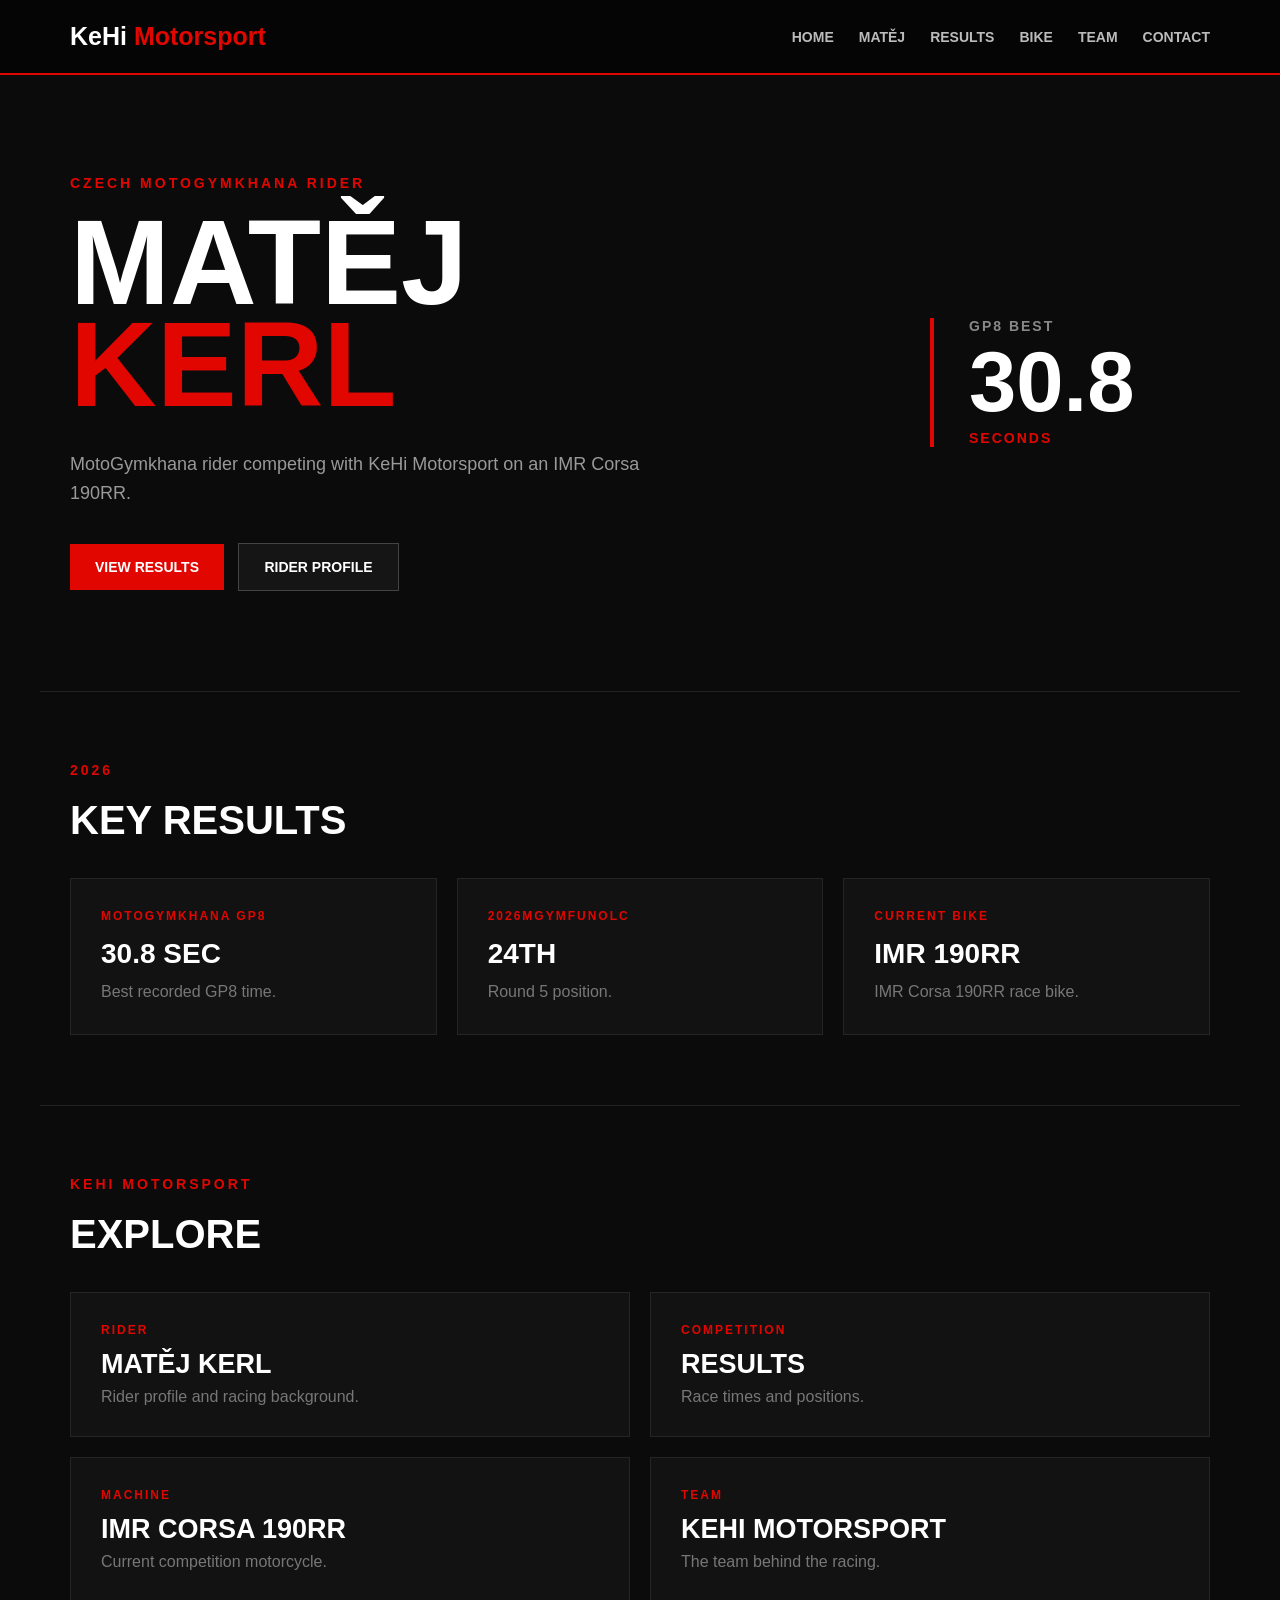
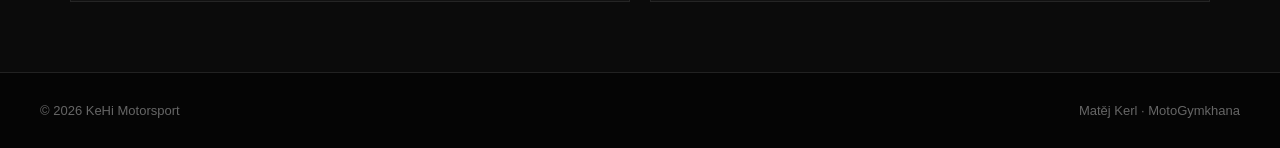
==== commit e13e9bef: "Update index.html" ====
--- a/index.html
+++ b/index.html
@@ -1,5 +1,6 @@
 <!DOCTYPE html>
 <html lang="en">
+
 <head>
     <meta charset="UTF-8">
     <meta name="viewport" content="width=device-width, initial-scale=1.0">
@@ -11,32 +12,34 @@
             box-sizing: border-box;
         }
 
+        html {
+            scroll-behavior: smooth;
+        }
+
         body {
             margin: 0;
             background: #0b0b0b;
-            color: white;
+            color: #ffffff;
             font-family: Arial, Helvetica, sans-serif;
         }
 
         a {
             color: inherit;
-            text-decoration: none;
-        }
-
-        .container {
-            width: min(1100px, 90%);
+        }
+
+        /* HEADER */
+
+        header {
+            width: 100%;
+            background: #050505;
+            border-bottom: 2px solid #e10600;
+        }
+
+        .header {
+            max-width: 1200px;
             margin: auto;
-        }
-
-        /* HEADER */
-
-        header {
-            background: #080808;
-            border-bottom: 2px solid #e10600;
-        }
-
-        .nav {
-            min-height: 75px;
+            padding: 22px 30px;
+
             display: flex;
             align-items: center;
             justify-content: space-between;
@@ -44,124 +47,132 @@
         }
 
         .logo {
-            font-size: 24px;
+            text-decoration: none;
+            font-size: 25px;
             font-weight: 900;
-            letter-spacing: -1px;
-        }
-
-        .logo span {
+            white-space: nowrap;
+        }
+
+        .logo-red {
             color: #e10600;
         }
 
-        nav {
+        .navigation {
             display: flex;
             gap: 25px;
             flex-wrap: wrap;
-        }
-
-        nav a {
-            color: #aaa;
+            justify-content: flex-end;
+        }
+
+        .navigation a {
+            text-decoration: none;
+            color: #bbbbbb;
             font-size: 14px;
             font-weight: bold;
             text-transform: uppercase;
         }
 
-        nav a:hover,
-        nav a.active {
-            color: white;
+        .navigation a:hover {
+            color: #e10600;
+        }
+
+        /* MAIN */
+
+        main {
+            max-width: 1200px;
+            margin: auto;
         }
 
         /* HERO */
 
         .hero {
             min-height: 520px;
+            padding: 100px 30px;
+
             display: flex;
             align-items: center;
-            border-bottom: 1px solid #222;
-        }
-
-        .hero-grid {
-            display: grid;
-            grid-template-columns: 1fr 320px;
-            gap: 70px;
-            align-items: center;
+            justify-content: space-between;
+            gap: 80px;
+        }
+
+        .hero-left {
+            max-width: 700px;
         }
 
         .eyebrow {
-            margin: 0 0 15px;
+            margin: 0 0 20px;
             color: #e10600;
-            font-size: 13px;
+            font-size: 14px;
             font-weight: bold;
-            letter-spacing: 2px;
+            letter-spacing: 3px;
             text-transform: uppercase;
         }
 
         h1 {
             margin: 0;
             font-size: clamp(60px, 10vw, 120px);
-            line-height: 0.82;
-            text-transform: uppercase;
-            letter-spacing: -6px;
-        }
-
-        h1 .first {
+            line-height: 0.85;
+            text-transform: uppercase;
+        }
+
+        .name-white {
             display: block;
             color: white;
         }
 
-        h1 .last {
+        .name-red {
             display: block;
             color: #e10600;
         }
 
-        .intro {
-            max-width: 550px;
-            margin: 30px 0;
-            color: #aaa;
+        .hero-text {
+            max-width: 600px;
+            margin: 35px 0;
+
+            color: #999999;
             font-size: 18px;
             line-height: 1.6;
         }
 
-        .buttons {
-            display: flex;
-            gap: 12px;
-            flex-wrap: wrap;
-        }
-
         .button {
             display: inline-block;
-            padding: 14px 22px;
+            padding: 15px 25px;
+            margin-right: 10px;
+
             background: #e10600;
             color: white;
+
+            text-decoration: none;
+            font-size: 14px;
             font-weight: bold;
             text-transform: uppercase;
-            font-size: 13px;
-        }
-
-        .button.outline {
-            background: transparent;
-            border: 1px solid #555;
         }
 
         .button:hover {
-            background: #ff1710;
-        }
-
-        .button.outline:hover {
-            border-color: white;
-        }
-
-        /* BIG TIME */
-
-        .time-box {
+            background: #ff1b12;
+        }
+
+        .button-dark {
+            background: #151515;
+            border: 1px solid #444444;
+        }
+
+        .button-dark:hover {
+            background: #222222;
+        }
+
+        /* TIME */
+
+        .hero-right {
+            min-width: 280px;
+            padding-left: 35px;
             border-left: 4px solid #e10600;
-            padding-left: 30px;
-        }
-
-        .time-label {
-            display: block;
-            color: #888;
-            font-size: 13px;
+        }
+
+        .time-title {
+            display: block;
+            color: #888888;
+            font-size: 14px;
             font-weight: bold;
             letter-spacing: 2px;
         }
@@ -169,22 +180,24 @@
         .time {
             display: block;
             margin: 5px 0;
-            font-size: 90px;
+
+            font-size: 85px;
+            font-weight: 900;
             line-height: 1;
-            font-weight: 900;
-        }
-
-        .seconds {
+        }
+
+        .time-unit {
             color: #e10600;
             font-size: 14px;
             font-weight: bold;
             letter-spacing: 2px;
         }
 
-        /* QUICK INFO */
-
-        .section {
-            padding: 70px 0;
+        /* SECTIONS */
+
+        section {
+            padding: 70px 30px;
+            border-top: 1px solid #222222;
         }
 
         .section-title {
@@ -193,25 +206,28 @@
 
         .section-title h2 {
             margin: 0;
-            font-size: 38px;
-            text-transform: uppercase;
-        }
-
-        .cards {
+            font-size: 40px;
+            text-transform: uppercase;
+        }
+
+        /* STATS */
+
+        .stats {
             display: grid;
             grid-template-columns: repeat(3, 1fr);
-            gap: 18px;
-        }
-
-        .card {
-            padding: 28px;
+            gap: 20px;
+        }
+
+        .stat {
+            padding: 30px;
             background: #121212;
-            border: 1px solid #242424;
-        }
-
-        .card-label {
-            display: block;
-            margin-bottom: 18px;
+            border: 1px solid #252525;
+        }
+
+        .stat-label {
+            display: block;
+            margin-bottom: 15px;
+
             color: #e10600;
             font-size: 12px;
             font-weight: bold;
@@ -219,14 +235,16 @@
             text-transform: uppercase;
         }
 
-        .card h3 {
-            margin: 0 0 10px;
-            font-size: 24px;
-        }
-
-        .card p {
-            margin: 0;
-            color: #888;
+        .stat-value {
+            display: block;
+            margin-bottom: 10px;
+
+            font-size: 28px;
+            font-weight: 900;
+        }
+
+        .stat-description {
+            color: #777777;
             line-height: 1.5;
         }
 
@@ -235,53 +253,61 @@
         .links {
             display: grid;
             grid-template-columns: repeat(2, 1fr);
-            gap: 15px;
-        }
-
-        .link-card {
-            padding: 25px;
+            gap: 20px;
+        }
+
+        .link {
+            display: block;
+            padding: 30px;
+
             background: #121212;
-            border: 1px solid #242424;
-            transition: 0.15s;
-        }
-
-        .link-card:hover {
+            border: 1px solid #252525;
+
+            text-decoration: none;
+        }
+
+        .link:hover {
             border-color: #e10600;
-            transform: translateY(-2px);
-        }
-
-        .link-card small {
+        }
+
+        .link-label {
+            display: block;
+            margin-bottom: 12px;
+
+            color: #e10600;
+            font-size: 12px;
+            font-weight: bold;
+            letter-spacing: 2px;
+            text-transform: uppercase;
+        }
+
+        .link-title {
             display: block;
             margin-bottom: 8px;
-            color: #e10600;
-            font-weight: bold;
-            text-transform: uppercase;
-            letter-spacing: 1px;
-        }
-
-        .link-card strong {
-            display: block;
-            font-size: 25px;
-            text-transform: uppercase;
-        }
-
-        .link-card span {
-            display: block;
-            margin-top: 8px;
-            color: #777;
+
+            font-size: 27px;
+            font-weight: 900;
+            text-transform: uppercase;
+        }
+
+        .link-description {
+            color: #777777;
         }
 
         /* FOOTER */
 
         footer {
-            padding: 30px 0;
-            background: #070707;
-            border-top: 1px solid #222;
-            color: #666;
+            padding: 30px;
+            border-top: 1px solid #222222;
+            background: #050505;
+            color: #666666;
             font-size: 13px;
         }
 
-        footer .footer-inner {
+        .footer {
+            max-width: 1200px;
+            margin: auto;
+
             display: flex;
             justify-content: space-between;
             gap: 20px;
@@ -290,32 +316,29 @@
         /* MOBILE */
 
         @media (max-width: 800px) {
-            .nav {
-                padding: 20px 0;
+
+            .header {
+                align-items: flex-start;
+                flex-direction: column;
+            }
+
+            .navigation {
+                justify-content: flex-start;
+            }
+
+            .hero {
+                padding: 70px 30px;
                 flex-direction: column;
                 align-items: flex-start;
+                gap: 60px;
             }
 
-            nav {
-                gap: 15px;
+            .hero-right {
+                min-width: 0;
+                width: 100%;
             }
 
-            .hero {
-                padding: 70px 0;
-            }
-
-            .hero-grid {
-                grid-template-columns: 1fr;
-                gap: 50px;
-            }
-
-            .time-box {
-                border-left: 0;
-                border-top: 3px solid #e10600;
-                padding: 20px 0 0;
-            }
-
-            .cards {
+            .stats {
                 grid-template-columns: 1fr;
             }
 
@@ -323,152 +346,274 @@
                 grid-template-columns: 1fr;
             }
 
-            footer .footer-inner {
+            .footer {
                 flex-direction: column;
             }
         }
     </style>
 </head>
 
+
 <body>
 
 <header>
-    <div class="container nav">
-
-        <a class="logo" href="index.html">
-            KeHi <span>Motorsport</span>
+
+    <div class="header">
+
+        <a class="logo" href="./index.html">
+            KeHi <span class="logo-red">Motorsport</span>
         </a>
 
-        <nav>
-            <a class="active" href="index.html">Home</a>
-            <a href="matej.html">Matěj</a>
-            <a href="results.html">Results</a>
-            <a href="bike.html">Bike</a>
-            <a href="team.html">Team</a>
-            <a href="contact.html">Contact</a>
+        <nav class="navigation">
+
+            <a href="./index.html">Home</a>
+
+            <a href="./matej.html">Matěj</a>
+
+            <a href="./results.html">Results</a>
+
+            <a href="./bike.html">Bike</a>
+
+            <a href="./team.html">Team</a>
+
+            <a href="./contact.html">Contact</a>
+
         </nav>
 
     </div>
+
 </header>
 
 
 <main>
 
-    <section class="hero">
-        <div class="container hero-grid">
-
-            <div>
-                <p class="eyebrow">Czech MotoGymkhana Rider</p>
-
-                <h1>
-                    <span class="first">Matěj</span>
-                    <span class="last">Kerl</span>
-                </h1>
-
-                <p class="intro">
-                    Motorcycle racer competing in MotoGymkhana
-                    with KeHi Motorsport.
-                </p>
-
-                <div class="buttons">
-                    <a class="button" href="results.html">Results</a>
-                    <a class="button outline" href="matej.html">Rider Profile</a>
-                </div>
+    <div class="hero">
+
+        <div class="hero-left">
+
+            <p class="eyebrow">
+                Czech MotoGymkhana Rider
+            </p>
+
+            <h1>
+                <span class="name-white">Matěj</span>
+                <span class="name-red">Kerl</span>
+            </h1>
+
+            <p class="hero-text">
+                MotoGymkhana rider competing with KeHi Motorsport
+                on an IMR Corsa 190RR.
+            </p>
+
+            <a class="button" href="./results.html">
+                View Results
+            </a>
+
+            <a class="button button-dark" href="./matej.html">
+                Rider Profile
+            </a>
+
+        </div>
+
+
+        <div class="hero-right">
+
+            <span class="time-title">
+                GP8 BEST
+            </span>
+
+            <span class="time">
+                30.8
+            </span>
+
+            <span class="time-unit">
+                SECONDS
+            </span>
+
+        </div>
+
+    </div>
+
+
+    <section>
+
+        <div class="section-title">
+
+            <p class="eyebrow">
+                2026
+            </p>
+
+            <h2>
+                Key Results
+            </h2>
+
+        </div>
+
+
+        <div class="stats">
+
+            <div class="stat">
+
+                <span class="stat-label">
+                    MotoGymkhana GP8
+                </span>
+
+                <span class="stat-value">
+                    30.8 SEC
+                </span>
+
+                <span class="stat-description">
+                    Best recorded GP8 time.
+                </span>
+
             </div>
 
 
-            <div class="time-box">
-                <span class="time-label">GP8 BEST</span>
-                <span class="time">30.8</span>
-                <span class="seconds">SECONDS</span>
+            <div class="stat">
+
+                <span class="stat-label">
+                    2026MGymfunOLC
+                </span>
+
+                <span class="stat-value">
+                    24TH
+                </span>
+
+                <span class="stat-description">
+                    Round 5 position.
+                </span>
+
             </div>
 
+
+            <div class="stat">
+
+                <span class="stat-label">
+                    Current Bike
+                </span>
+
+                <span class="stat-value">
+                    IMR 190RR
+                </span>
+
+                <span class="stat-description">
+                    IMR Corsa 190RR race bike.
+                </span>
+
+            </div>
+
         </div>
+
     </section>
 
 
-    <section class="section">
-        <div class="container">
-
-            <div class="section-title">
-                <p class="eyebrow">Current Season</p>
-                <h2>Key Stats</h2>
-            </div>
-
-            <div class="cards">
-
-                <div class="card">
-                    <span class="card-label">Race Bike</span>
-                    <h3>IMR Corsa 190RR</h3>
-                    <p>Current competition machine.</p>
-                </div>
-
-                <div class="card">
-                    <span class="card-label">GP8</span>
-                    <h3>30.8 Seconds</h3>
-                    <p>Best recorded GP8 time.</p>
-                </div>
-
-                <div class="card">
-                    <span class="card-label">Round 5</span>
-                    <h3>24th Place</h3>
-                    <p>2026MGymfunOLC Round 5.</p>
-                </div>
-
-            </div>
+    <section>
+
+        <div class="section-title">
+
+            <p class="eyebrow">
+                KeHi Motorsport
+            </p>
+
+            <h2>
+                Explore
+            </h2>
 
         </div>
+
+
+        <div class="links">
+
+            <a class="link" href="./matej.html">
+
+                <span class="link-label">
+                    Rider
+                </span>
+
+                <span class="link-title">
+                    Matěj Kerl
+                </span>
+
+                <span class="link-description">
+                    Rider profile and racing background.
+                </span>
+
+            </a>
+
+
+            <a class="link" href="./results.html">
+
+                <span class="link-label">
+                    Competition
+                </span>
+
+                <span class="link-title">
+                    Results
+                </span>
+
+                <span class="link-description">
+                    Race times and positions.
+                </span>
+
+            </a>
+
+
+            <a class="link" href="./bike.html">
+
+                <span class="link-label">
+                    Machine
+                </span>
+
+                <span class="link-title">
+                    IMR Corsa 190RR
+                </span>
+
+                <span class="link-description">
+                    Current competition motorcycle.
+                </span>
+
+            </a>
+
+
+            <a class="link" href="./team.html">
+
+                <span class="link-label">
+                    Team
+                </span>
+
+                <span class="link-title">
+                    KeHi Motorsport
+                </span>
+
+                <span class="link-description">
+                    The team behind the racing.
+                </span>
+
+            </a>
+
+        </div>
+
     </section>
 
-
-    <section class="section">
-        <div class="container">
-
-            <div class="section-title">
-                <p class="eyebrow">KeHi Motorsport</p>
-                <h2>Explore</h2>
-            </div>
-
-            <div class="links">
-
-                <a class="link-card" href="matej.html">
-                    <small>Rider</small>
-                    <strong>Matěj Kerl</strong>
-                    <span>Profile and racing background</span>
-                </a>
-
-                <a class="link-card" href="results.html">
-                    <small>Competition</small>
-                    <strong>Results</strong>
-                    <span>Times and positions</span>
-                </a>
-
-                <a class="link-card" href="bike.html">
-                    <small>Machine</small>
-                    <strong>IMR Corsa 190RR</strong>
-                    <span>Current race bike</span>
-                </a>
-
-                <a class="link-card" href="team.html">
-                    <small>Team</small>
-                    <strong>KeHi Motorsport</strong>
-                    <span>The people behind the racing</span>
-                </a>
-
-            </div>
-
-        </div>
-    </section>
-
 </main>
 
 
 <footer>
-    <div class="container footer-inner">
-        <span>© 2026 KeHi Motorsport</span>
-        <span>Matěj Kerl · MotoGymkhana</span>
+
+    <div class="footer">
+
+        <span>
+            © 2026 KeHi Motorsport
+        </span>
+
+        <span>
+            Matěj Kerl · MotoGymkhana
+        </span>
+
     </div>
+
 </footer>
+
 
 </body>
 </html>
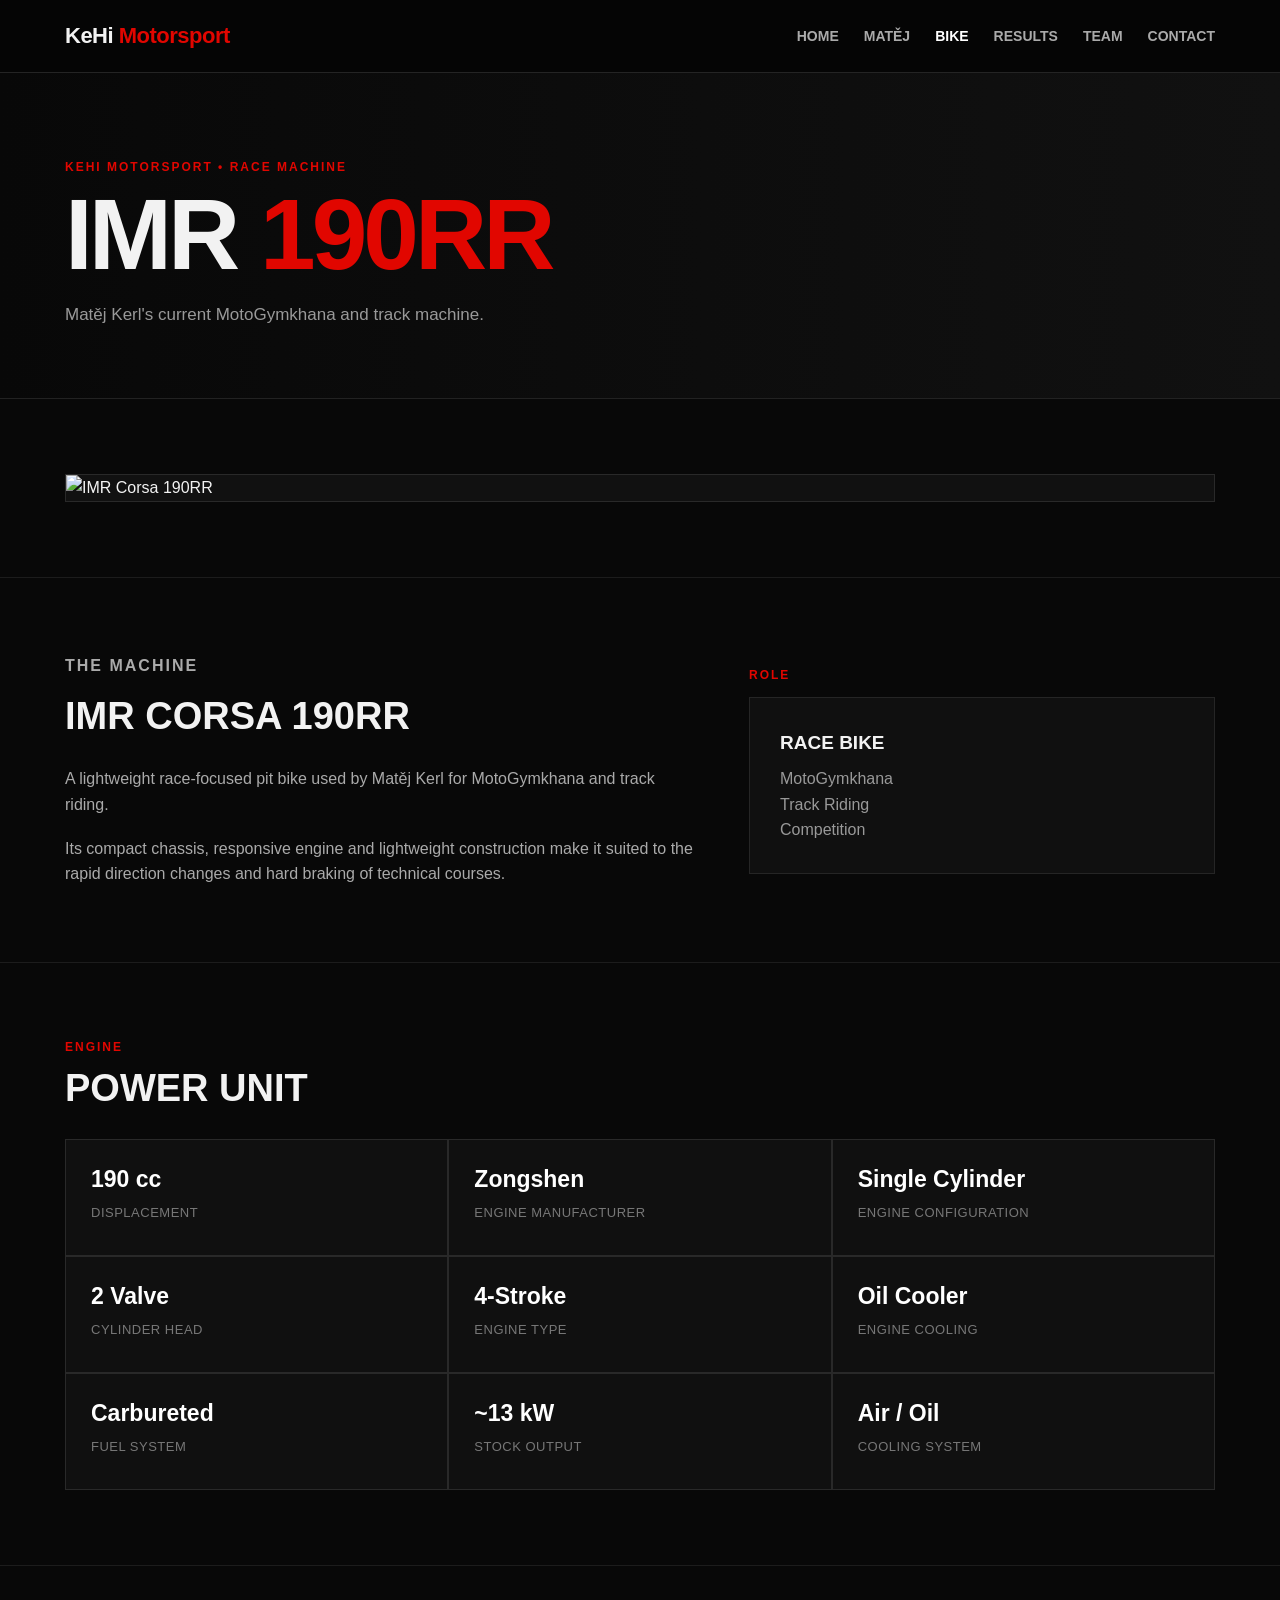
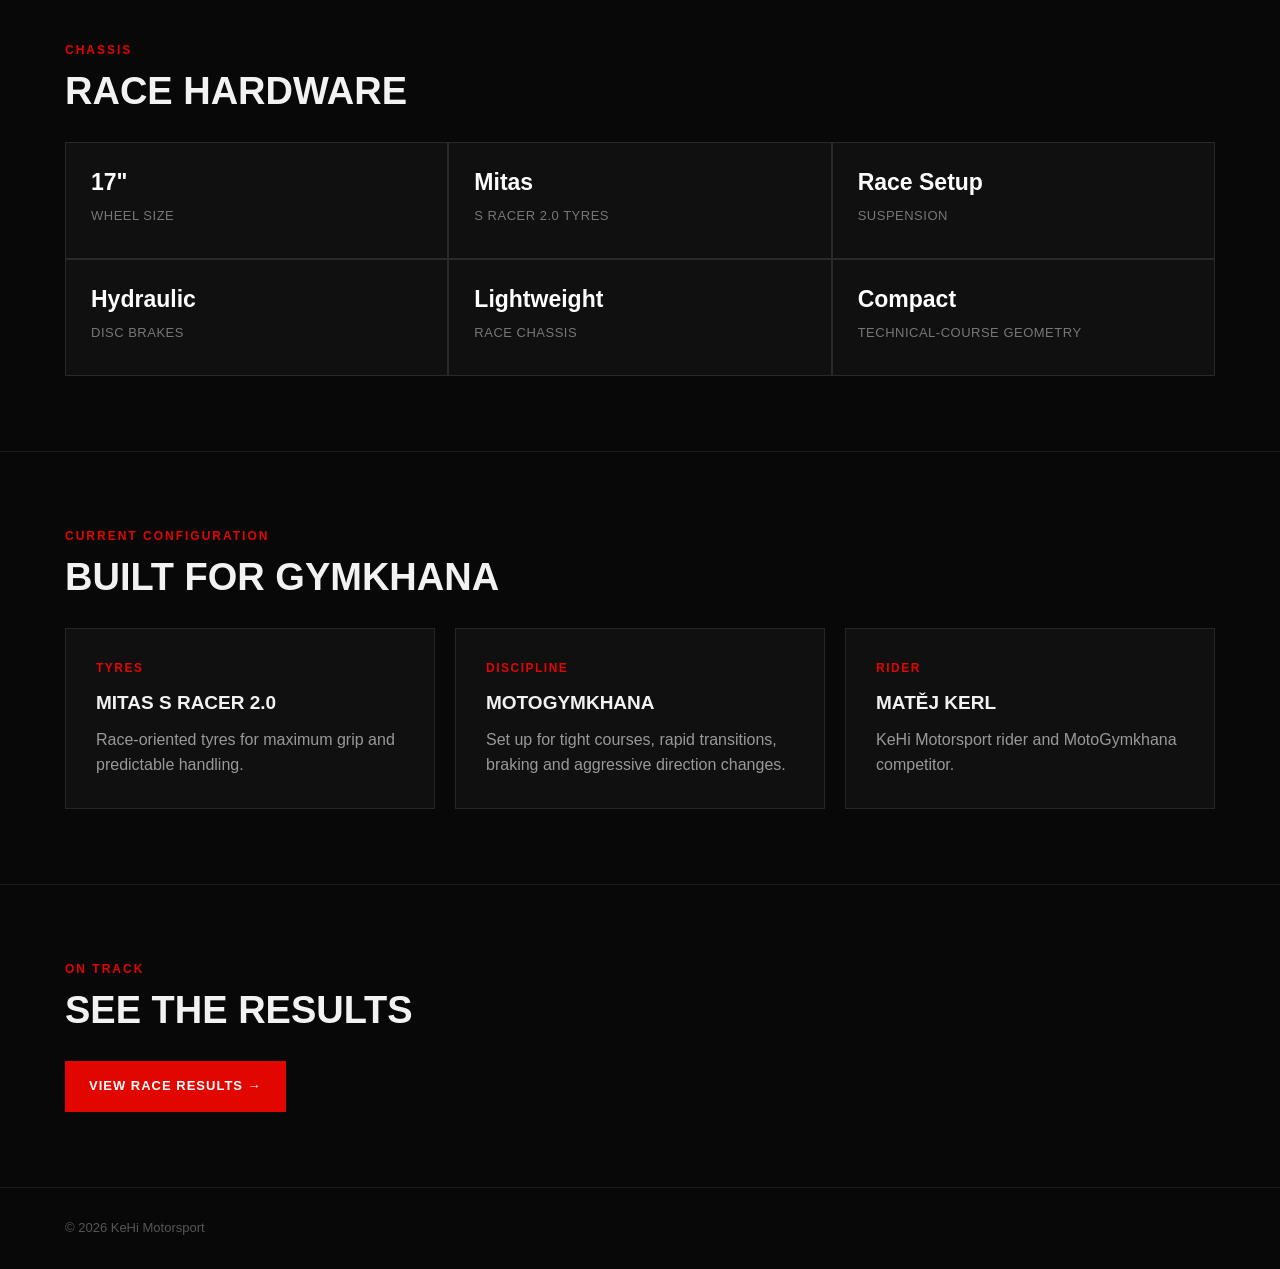
==== commit 9d117edd: "Update index.html" ====
--- a/index.html
+++ b/index.html
@@ -1,619 +1,597 @@
 <!DOCTYPE html>
 <html lang="en">
-
 <head>
-    <meta charset="UTF-8">
-    <meta name="viewport" content="width=device-width, initial-scale=1.0">
-
-    <title>Matěj Kerl | KeHi Motorsport</title>
-
-    <style>
-        * {
-            box-sizing: border-box;
-        }
-
-        html {
-            scroll-behavior: smooth;
-        }
-
-        body {
-            margin: 0;
-            background: #0b0b0b;
-            color: #ffffff;
-            font-family: Arial, Helvetica, sans-serif;
-        }
-
-        a {
-            color: inherit;
-        }
-
-        /* HEADER */
-
-        header {
-            width: 100%;
-            background: #050505;
-            border-bottom: 2px solid #e10600;
-        }
-
-        .header {
-            max-width: 1200px;
-            margin: auto;
-            padding: 22px 30px;
-
-            display: flex;
-            align-items: center;
-            justify-content: space-between;
-            gap: 30px;
-        }
-
-        .logo {
-            text-decoration: none;
-            font-size: 25px;
-            font-weight: 900;
-            white-space: nowrap;
-        }
-
-        .logo-red {
-            color: #e10600;
-        }
-
-        .navigation {
-            display: flex;
-            gap: 25px;
-            flex-wrap: wrap;
-            justify-content: flex-end;
-        }
-
-        .navigation a {
-            text-decoration: none;
-            color: #bbbbbb;
-            font-size: 14px;
-            font-weight: bold;
-            text-transform: uppercase;
-        }
-
-        .navigation a:hover {
-            color: #e10600;
-        }
-
-        /* MAIN */
-
-        main {
-            max-width: 1200px;
-            margin: auto;
-        }
-
-        /* HERO */
-
-        .hero {
-            min-height: 520px;
-            padding: 100px 30px;
-
-            display: flex;
-            align-items: center;
-            justify-content: space-between;
-            gap: 80px;
-        }
-
-        .hero-left {
-            max-width: 700px;
-        }
-
-        .eyebrow {
-            margin: 0 0 20px;
-            color: #e10600;
-            font-size: 14px;
-            font-weight: bold;
-            letter-spacing: 3px;
-            text-transform: uppercase;
-        }
-
-        h1 {
-            margin: 0;
-            font-size: clamp(60px, 10vw, 120px);
-            line-height: 0.85;
-            text-transform: uppercase;
-        }
-
-        .name-white {
-            display: block;
-            color: white;
-        }
-
-        .name-red {
-            display: block;
-            color: #e10600;
-        }
-
-        .hero-text {
-            max-width: 600px;
-            margin: 35px 0;
-
-            color: #999999;
-            font-size: 18px;
-            line-height: 1.6;
-        }
-
-        .button {
-            display: inline-block;
-            padding: 15px 25px;
-            margin-right: 10px;
-
-            background: #e10600;
-            color: white;
-
-            text-decoration: none;
-            font-size: 14px;
-            font-weight: bold;
-            text-transform: uppercase;
-        }
-
-        .button:hover {
-            background: #ff1b12;
-        }
-
-        .button-dark {
-            background: #151515;
-            border: 1px solid #444444;
-        }
-
-        .button-dark:hover {
-            background: #222222;
-        }
-
-        /* TIME */
-
-        .hero-right {
-            min-width: 280px;
-            padding-left: 35px;
-            border-left: 4px solid #e10600;
-        }
-
-        .time-title {
-            display: block;
-            color: #888888;
-            font-size: 14px;
-            font-weight: bold;
-            letter-spacing: 2px;
-        }
-
-        .time {
-            display: block;
-            margin: 5px 0;
-
-            font-size: 85px;
-            font-weight: 900;
-            line-height: 1;
-        }
-
-        .time-unit {
-            color: #e10600;
-            font-size: 14px;
-            font-weight: bold;
-            letter-spacing: 2px;
-        }
-
-        /* SECTIONS */
-
-        section {
-            padding: 70px 30px;
-            border-top: 1px solid #222222;
-        }
-
-        .section-title {
-            margin-bottom: 35px;
-        }
-
-        .section-title h2 {
-            margin: 0;
-            font-size: 40px;
-            text-transform: uppercase;
-        }
-
-        /* STATS */
-
-        .stats {
-            display: grid;
-            grid-template-columns: repeat(3, 1fr);
-            gap: 20px;
-        }
-
-        .stat {
-            padding: 30px;
-            background: #121212;
-            border: 1px solid #252525;
-        }
-
-        .stat-label {
-            display: block;
-            margin-bottom: 15px;
-
-            color: #e10600;
-            font-size: 12px;
-            font-weight: bold;
-            letter-spacing: 2px;
-            text-transform: uppercase;
-        }
-
-        .stat-value {
-            display: block;
-            margin-bottom: 10px;
-
-            font-size: 28px;
-            font-weight: 900;
-        }
-
-        .stat-description {
-            color: #777777;
-            line-height: 1.5;
-        }
-
-        /* LINKS */
-
-        .links {
-            display: grid;
-            grid-template-columns: repeat(2, 1fr);
-            gap: 20px;
-        }
-
-        .link {
-            display: block;
-            padding: 30px;
-
-            background: #121212;
-            border: 1px solid #252525;
-
-            text-decoration: none;
-        }
-
-        .link:hover {
-            border-color: #e10600;
-        }
-
-        .link-label {
-            display: block;
-            margin-bottom: 12px;
-
-            color: #e10600;
-            font-size: 12px;
-            font-weight: bold;
-            letter-spacing: 2px;
-            text-transform: uppercase;
-        }
-
-        .link-title {
-            display: block;
-            margin-bottom: 8px;
-
-            font-size: 27px;
-            font-weight: 900;
-            text-transform: uppercase;
-        }
-
-        .link-description {
-            color: #777777;
-        }
-
-        /* FOOTER */
-
-        footer {
-            padding: 30px;
-            border-top: 1px solid #222222;
-            background: #050505;
-            color: #666666;
-            font-size: 13px;
-        }
-
-        .footer {
-            max-width: 1200px;
-            margin: auto;
-
-            display: flex;
-            justify-content: space-between;
-            gap: 20px;
-        }
-
-        /* MOBILE */
-
-        @media (max-width: 800px) {
-
-            .header {
-                align-items: flex-start;
-                flex-direction: column;
-            }
-
-            .navigation {
-                justify-content: flex-start;
-            }
-
-            .hero {
-                padding: 70px 30px;
-                flex-direction: column;
-                align-items: flex-start;
-                gap: 60px;
-            }
-
-            .hero-right {
-                min-width: 0;
-                width: 100%;
-            }
-
-            .stats {
-                grid-template-columns: 1fr;
-            }
-
-            .links {
-                grid-template-columns: 1fr;
-            }
-
-            .footer {
-                flex-direction: column;
-            }
-        }
-    </style>
+<meta charset="UTF-8">
+<meta name="viewport" content="width=device-width, initial-scale=1.0">
+<title>IMR Corsa 190RR | KeHi Motorsport</title>
+
+<style>
+* {
+    box-sizing: border-box;
+    margin: 0;
+    padding: 0;
+}
+
+body {
+    font-family: Arial, Helvetica, sans-serif;
+    background: #080808;
+    color: #f2f2f2;
+    line-height: 1.6;
+}
+
+a {
+    color: inherit;
+    text-decoration: none;
+}
+
+.container {
+    width: min(1150px, 92%);
+    margin: auto;
+}
+
+/* HEADER */
+
+.site-header {
+    background: #050505;
+    border-bottom: 1px solid #242424;
+    position: sticky;
+    top: 0;
+    z-index: 10;
+}
+
+.nav {
+    min-height: 72px;
+    display: flex;
+    align-items: center;
+    justify-content: space-between;
+    gap: 30px;
+}
+
+.logo {
+    font-size: 22px;
+    font-weight: 900;
+    letter-spacing: -0.5px;
+    white-space: nowrap;
+}
+
+.logo span {
+    color: #e10600;
+}
+
+.nav-links {
+    list-style: none;
+    display: flex;
+    gap: 25px;
+}
+
+.nav-links a {
+    color: #aaa;
+    font-size: 14px;
+    font-weight: 700;
+    text-transform: uppercase;
+    transition: 0.2s;
+}
+
+.nav-links a:hover,
+.nav-links a.active {
+    color: #fff;
+}
+
+/* HERO */
+
+.page-hero {
+    padding: 85px 0 70px;
+    background:
+        linear-gradient(90deg, #080808 0%, #0d0d0d 55%, #111 100%);
+    border-bottom: 1px solid #222;
+}
+
+.eyebrow {
+    color: #e10600;
+    font-size: 12px;
+    font-weight: 800;
+    letter-spacing: 2px;
+    text-transform: uppercase;
+    margin-bottom: 12px;
+}
+
+.page-hero h1 {
+    font-size: clamp(52px, 9vw, 100px);
+    line-height: 0.9;
+    font-weight: 900;
+    letter-spacing: -4px;
+    text-transform: uppercase;
+}
+
+.page-hero h1 span {
+    color: #e10600;
+}
+
+.page-hero p:not(.eyebrow) {
+    color: #999;
+    max-width: 600px;
+    margin-top: 22px;
+    font-size: 17px;
+}
+
+/* SECTIONS */
+
+.section {
+    padding: 75px 0;
+    border-bottom: 1px solid #1c1c1c;
+}
+
+.section h2 {
+    font-size: 38px;
+    line-height: 1.05;
+    margin-bottom: 30px;
+    text-transform: uppercase;
+}
+
+.section h3 {
+    font-size: 19px;
+    margin-bottom: 8px;
+    text-transform: uppercase;
+}
+
+/* BIKE IMAGE */
+
+.bike-photo {
+    width: 100%;
+    max-height: 650px;
+    object-fit: cover;
+    display: block;
+    border: 1px solid #292929;
+    background: #111;
+}
+
+/* INTRO */
+
+.bike-intro {
+    display: grid;
+    grid-template-columns: 1.35fr 1fr;
+    gap: 55px;
+    align-items: center;
+}
+
+.bike-intro-text p {
+    color: #aaa;
+    margin-bottom: 18px;
+    font-size: 16px;
+}
+
+.bike-intro-text p:last-child {
+    margin-bottom: 0;
+}
+
+/* SPECS */
+
+.specs {
+    display: grid;
+    grid-template-columns: repeat(3, 1fr);
+    gap: 2px;
+    background: #292929;
+    border: 1px solid #292929;
+}
+
+.spec {
+    background: #101010;
+    padding: 27px 25px;
+    min-height: 115px;
+}
+
+.spec strong {
+    display: block;
+    color: #fff;
+    font-size: 23px;
+    line-height: 1.1;
+    margin-bottom: 7px;
+}
+
+.spec span {
+    color: #777;
+    font-size: 13px;
+    text-transform: uppercase;
+    letter-spacing: 0.5px;
+}
+
+/* SETUP */
+
+.setup-grid {
+    display: grid;
+    grid-template-columns: repeat(3, 1fr);
+    gap: 20px;
+}
+
+.setup-card {
+    background: #101010;
+    border: 1px solid #252525;
+    padding: 30px;
+}
+
+.setup-card .red {
+    color: #e10600;
+    font-size: 12px;
+    font-weight: 800;
+    text-transform: uppercase;
+    letter-spacing: 1.5px;
+    margin-bottom: 10px;
+}
+
+.setup-card p {
+    color: #999;
+}
+
+/* BUTTON */
+
+.btn {
+    display: inline-block;
+    background: #e10600;
+    color: #fff;
+    padding: 15px 24px;
+    font-size: 13px;
+    font-weight: 800;
+    letter-spacing: 1px;
+    text-transform: uppercase;
+    transition: 0.2s;
+}
+
+.btn:hover {
+    background: #b80000;
+    transform: translateY(-2px);
+}
+
+/* FOOTER */
+
+.site-footer {
+    padding: 30px 0;
+    color: #555;
+    font-size: 13px;
+}
+
+/* MOBILE */
+
+@media (max-width: 850px) {
+
+    .nav {
+        flex-direction: column;
+        justify-content: center;
+        padding: 18px 0;
+    }
+
+    .nav-links {
+        flex-wrap: wrap;
+        justify-content: center;
+        gap: 14px 20px;
+    }
+
+    .bike-intro {
+        grid-template-columns: 1fr;
+        gap: 35px;
+    }
+
+    .specs {
+        grid-template-columns: repeat(2, 1fr);
+    }
+
+    .setup-grid {
+        grid-template-columns: 1fr;
+    }
+}
+
+@media (max-width: 550px) {
+
+    .page-hero {
+        padding: 60px 0 50px;
+    }
+
+    .page-hero h1 {
+        letter-spacing: -2px;
+    }
+
+    .section {
+        padding: 55px 0;
+    }
+
+    .section h2 {
+        font-size: 30px;
+    }
+
+    .specs {
+        grid-template-columns: 1fr;
+    }
+
+    .spec {
+        min-height: auto;
+    }
+
+    .bike-photo {
+        max-height: 450px;
+    }
+}
+</style>
 </head>
 
-
 <body>
 
-<header>
-
-    <div class="header">
-
-        <a class="logo" href="./index.html">
-            KeHi <span class="logo-red">Motorsport</span>
+<header class="site-header">
+    <div class="container nav">
+
+        <a class="logo" href="index.html">
+            KeHi <span>Motorsport</span>
         </a>
 
-        <nav class="navigation">
-
-            <a href="./index.html">Home</a>
-
-            <a href="./matej.html">Matěj</a>
-
-            <a href="./results.html">Results</a>
-
-            <a href="./bike.html">Bike</a>
-
-            <a href="./team.html">Team</a>
-
-            <a href="./contact.html">Contact</a>
-
+        <nav>
+            <ul class="nav-links">
+                <li><a href="index.html">Home</a></li>
+                <li><a href="matej.html">Matěj</a></li>
+                <li><a class="active" href="bike.html">Bike</a></li>
+                <li><a href="results.html">Results</a></li>
+                <li><a href="team.html">Team</a></li>
+                <li><a href="contact.html">Contact</a></li>
+            </ul>
         </nav>
 
     </div>
-
 </header>
 
 
 <main>
 
-    <div class="hero">
-
-        <div class="hero-left">
-
-            <p class="eyebrow">
-                Czech MotoGymkhana Rider
+<!-- HERO -->
+
+<section class="page-hero">
+    <div class="container">
+
+        <p class="eyebrow">KeHi Motorsport • Race Machine</p>
+
+        <h1>
+            IMR <span>190RR</span>
+        </h1>
+
+        <p>
+            Matěj Kerl's current MotoGymkhana and track machine.
+        </p>
+
+    </div>
+</section>
+
+
+<!-- BIKE -->
+
+<section class="section">
+    <div class="container">
+
+        <img
+            src="imr.jpeg"
+            alt="IMR Corsa 190RR"
+            class="bike-photo"
+        >
+
+    </div>
+</section>
+
+
+<!-- INTRO -->
+
+<section class="section">
+    <div class="container bike-intro">
+
+        <div class="bike-intro-text">
+
+            <p class="eyebrow">THE MACHINE</p>
+
+            <h2>IMR Corsa 190RR</h2>
+
+            <p>
+                A lightweight race-focused pit bike used by
+                Matěj Kerl for MotoGymkhana and track riding.
             </p>
 
-            <h1>
-                <span class="name-white">Matěj</span>
-                <span class="name-red">Kerl</span>
-            </h1>
-
-            <p class="hero-text">
-                MotoGymkhana rider competing with KeHi Motorsport
-                on an IMR Corsa 190RR.
+            <p>
+                Its compact chassis, responsive engine and
+                lightweight construction make it suited to the
+                rapid direction changes and hard braking of
+                technical courses.
             </p>
 
-            <a class="button" href="./results.html">
-                View Results
-            </a>
-
-            <a class="button button-dark" href="./matej.html">
-                Rider Profile
-            </a>
-
         </div>
 
-
-        <div class="hero-right">
-
-            <span class="time-title">
-                GP8 BEST
-            </span>
-
-            <span class="time">
-                30.8
-            </span>
-
-            <span class="time-unit">
-                SECONDS
-            </span>
+        <div>
+
+            <p class="eyebrow">ROLE</p>
+
+            <div class="setup-card">
+                <h3>Race Bike</h3>
+                <p>
+                    MotoGymkhana<br>
+                    Track Riding<br>
+                    Competition
+                </p>
+            </div>
 
         </div>
 
     </div>
-
-
-    <section>
-
-        <div class="section-title">
-
-            <p class="eyebrow">
-                2026
-            </p>
-
-            <h2>
-                Key Results
-            </h2>
+</section>
+
+
+<!-- ENGINE -->
+
+<section class="section">
+    <div class="container">
+
+        <p class="eyebrow">ENGINE</p>
+
+        <h2>Power Unit</h2>
+
+        <div class="specs">
+
+            <div class="spec">
+                <strong>190 cc</strong>
+                <span>Displacement</span>
+            </div>
+
+            <div class="spec">
+                <strong>Zongshen</strong>
+                <span>Engine manufacturer</span>
+            </div>
+
+            <div class="spec">
+                <strong>Single Cylinder</strong>
+                <span>Engine configuration</span>
+            </div>
+
+            <div class="spec">
+                <strong>2 Valve</strong>
+                <span>Cylinder head</span>
+            </div>
+
+            <div class="spec">
+                <strong>4-Stroke</strong>
+                <span>Engine type</span>
+            </div>
+
+            <div class="spec">
+                <strong>Oil Cooler</strong>
+                <span>Engine cooling</span>
+            </div>
+
+            <div class="spec">
+                <strong>Carbureted</strong>
+                <span>Fuel system</span>
+            </div>
+
+            <div class="spec">
+                <strong>~13 kW</strong>
+                <span>Stock output</span>
+            </div>
+
+            <div class="spec">
+                <strong>Air / Oil</strong>
+                <span>Cooling system</span>
+            </div>
 
         </div>
 
-
-        <div class="stats">
-
-            <div class="stat">
-
-                <span class="stat-label">
-                    MotoGymkhana GP8
-                </span>
-
-                <span class="stat-value">
-                    30.8 SEC
-                </span>
-
-                <span class="stat-description">
-                    Best recorded GP8 time.
-                </span>
-
-            </div>
-
-
-            <div class="stat">
-
-                <span class="stat-label">
-                    2026MGymfunOLC
-                </span>
-
-                <span class="stat-value">
-                    24TH
-                </span>
-
-                <span class="stat-description">
-                    Round 5 position.
-                </span>
-
-            </div>
-
-
-            <div class="stat">
-
-                <span class="stat-label">
-                    Current Bike
-                </span>
-
-                <span class="stat-value">
-                    IMR 190RR
-                </span>
-
-                <span class="stat-description">
-                    IMR Corsa 190RR race bike.
-                </span>
-
+    </div>
+</section>
+
+
+<!-- CHASSIS -->
+
+<section class="section">
+    <div class="container">
+
+        <p class="eyebrow">CHASSIS</p>
+
+        <h2>Race Hardware</h2>
+
+        <div class="specs">
+
+            <div class="spec">
+                <strong>17"</strong>
+                <span>Wheel size</span>
+            </div>
+
+            <div class="spec">
+                <strong>Mitas</strong>
+                <span>S Racer 2.0 tyres</span>
+            </div>
+
+            <div class="spec">
+                <strong>Race Setup</strong>
+                <span>Suspension</span>
+            </div>
+
+            <div class="spec">
+                <strong>Hydraulic</strong>
+                <span>Disc brakes</span>
+            </div>
+
+            <div class="spec">
+                <strong>Lightweight</strong>
+                <span>Race chassis</span>
+            </div>
+
+            <div class="spec">
+                <strong>Compact</strong>
+                <span>Technical-course geometry</span>
             </div>
 
         </div>
 
-    </section>
-
-
-    <section>
-
-        <div class="section-title">
-
-            <p class="eyebrow">
-                KeHi Motorsport
-            </p>
-
-            <h2>
-                Explore
-            </h2>
+    </div>
+</section>
+
+
+<!-- CURRENT SETUP -->
+
+<section class="section">
+    <div class="container">
+
+        <p class="eyebrow">CURRENT CONFIGURATION</p>
+
+        <h2>Built for Gymkhana</h2>
+
+        <div class="setup-grid">
+
+            <div class="setup-card">
+                <div class="red">Tyres</div>
+                <h3>Mitas S Racer 2.0</h3>
+                <p>
+                    Race-oriented tyres for maximum grip
+                    and predictable handling.
+                </p>
+            </div>
+
+            <div class="setup-card">
+                <div class="red">Discipline</div>
+                <h3>MotoGymkhana</h3>
+                <p>
+                    Set up for tight courses, rapid transitions,
+                    braking and aggressive direction changes.
+                </p>
+            </div>
+
+            <div class="setup-card">
+                <div class="red">Rider</div>
+                <h3>Matěj Kerl</h3>
+                <p>
+                    KeHi Motorsport rider and MotoGymkhana competitor.
+                </p>
+            </div>
 
         </div>
 
-
-        <div class="links">
-
-            <a class="link" href="./matej.html">
-
-                <span class="link-label">
-                    Rider
-                </span>
-
-                <span class="link-title">
-                    Matěj Kerl
-                </span>
-
-                <span class="link-description">
-                    Rider profile and racing background.
-                </span>
-
-            </a>
-
-
-            <a class="link" href="./results.html">
-
-                <span class="link-label">
-                    Competition
-                </span>
-
-                <span class="link-title">
-                    Results
-                </span>
-
-                <span class="link-description">
-                    Race times and positions.
-                </span>
-
-            </a>
-
-
-            <a class="link" href="./bike.html">
-
-                <span class="link-label">
-                    Machine
-                </span>
-
-                <span class="link-title">
-                    IMR Corsa 190RR
-                </span>
-
-                <span class="link-description">
-                    Current competition motorcycle.
-                </span>
-
-            </a>
-
-
-            <a class="link" href="./team.html">
-
-                <span class="link-label">
-                    Team
-                </span>
-
-                <span class="link-title">
-                    KeHi Motorsport
-                </span>
-
-                <span class="link-description">
-                    The team behind the racing.
-                </span>
-
-            </a>
-
-        </div>
-
-    </section>
+    </div>
+</section>
+
+
+<!-- RESULTS -->
+
+<section class="section">
+    <div class="container">
+
+        <p class="eyebrow">ON TRACK</p>
+
+        <h2>See The Results</h2>
+
+        <a href="results.html" class="btn">
+            View Race Results →
+        </a>
+
+    </div>
+</section>
 
 </main>
 
 
-<footer>
-
-    <div class="footer">
-
-        <span>
-            © 2026 KeHi Motorsport
-        </span>
-
-        <span>
-            Matěj Kerl · MotoGymkhana
-        </span>
-
-    </div>
-
+<footer class="site-footer">
+    <div class="container">
+        <p>© 2026 KeHi Motorsport</p>
+    </div>
 </footer>
-
 
 </body>
 </html>
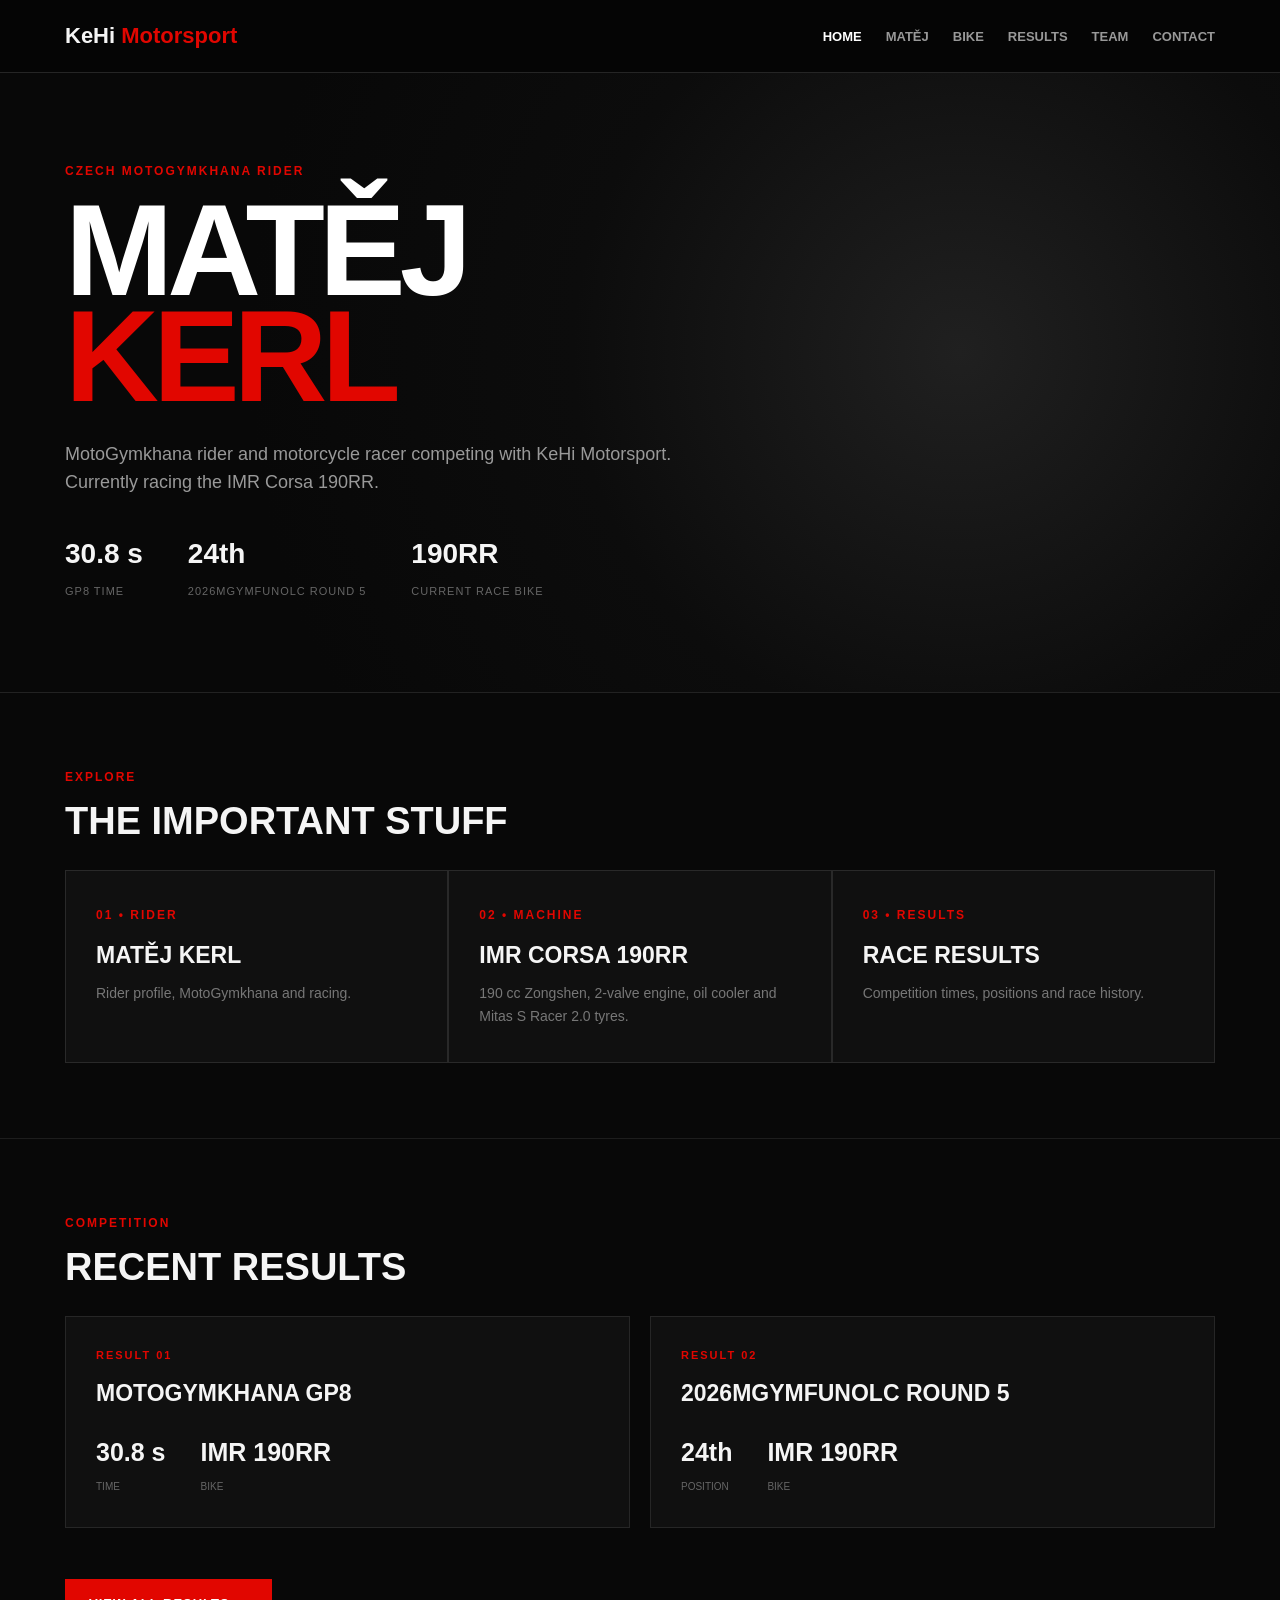
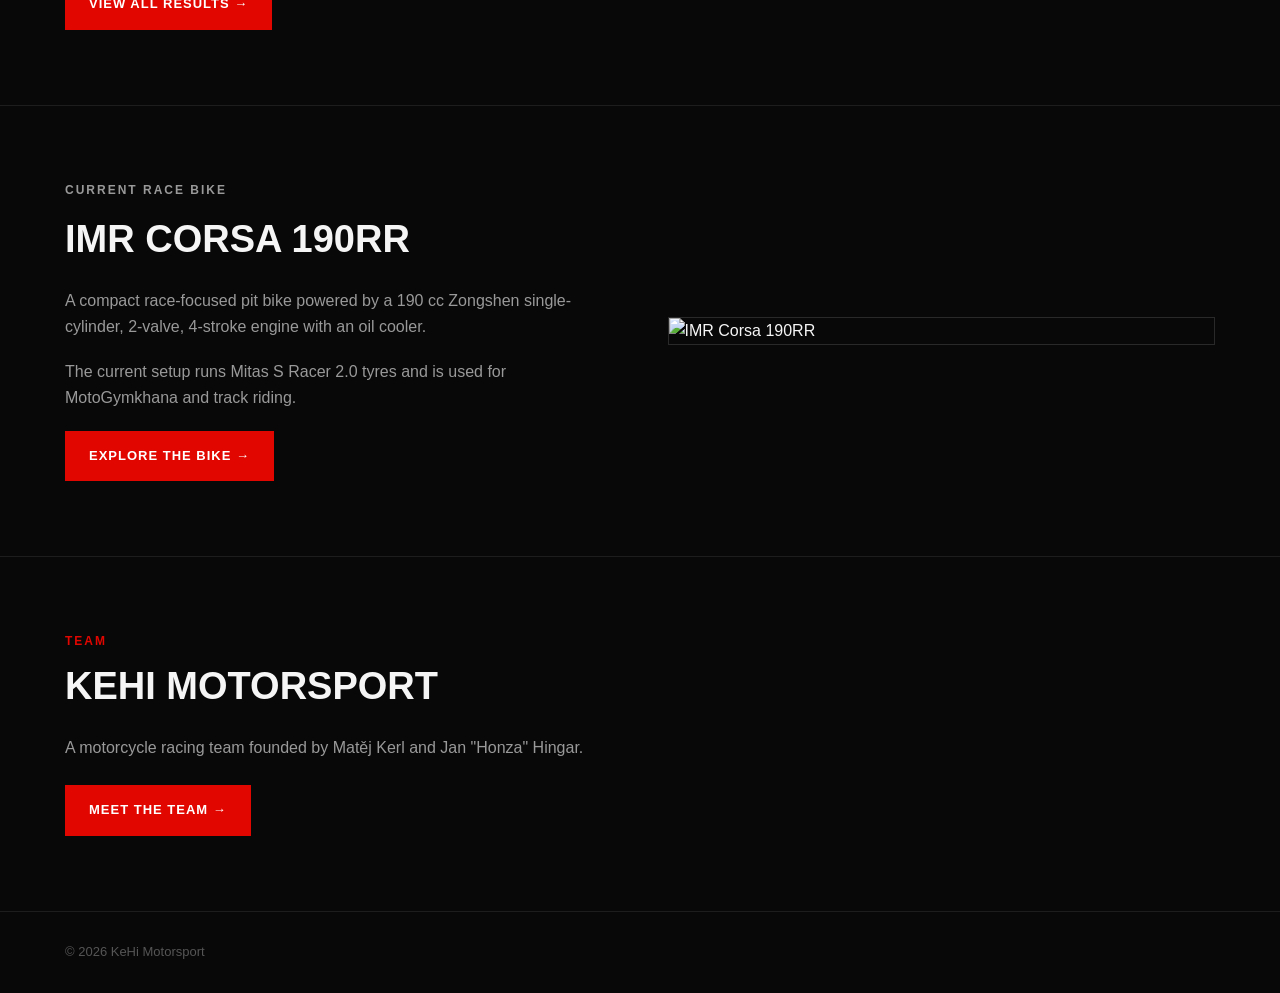
==== commit 47b81a1d: "Update index.html" ====
--- a/index.html
+++ b/index.html
@@ -1,334 +1,393 @@
 <!DOCTYPE html>
 <html lang="en">
 <head>
-<meta charset="UTF-8">
-<meta name="viewport" content="width=device-width, initial-scale=1.0">
-<title>IMR Corsa 190RR | KeHi Motorsport</title>
-
-<style>
-* {
-    box-sizing: border-box;
-    margin: 0;
-    padding: 0;
-}
-
-body {
-    font-family: Arial, Helvetica, sans-serif;
-    background: #080808;
-    color: #f2f2f2;
-    line-height: 1.6;
-}
-
-a {
-    color: inherit;
-    text-decoration: none;
-}
-
-.container {
-    width: min(1150px, 92%);
-    margin: auto;
-}
-
-/* HEADER */
-
-.site-header {
-    background: #050505;
-    border-bottom: 1px solid #242424;
-    position: sticky;
-    top: 0;
-    z-index: 10;
-}
-
-.nav {
-    min-height: 72px;
-    display: flex;
-    align-items: center;
-    justify-content: space-between;
-    gap: 30px;
-}
-
-.logo {
-    font-size: 22px;
-    font-weight: 900;
-    letter-spacing: -0.5px;
-    white-space: nowrap;
-}
-
-.logo span {
-    color: #e10600;
-}
-
-.nav-links {
-    list-style: none;
-    display: flex;
-    gap: 25px;
-}
-
-.nav-links a {
-    color: #aaa;
-    font-size: 14px;
-    font-weight: 700;
-    text-transform: uppercase;
-    transition: 0.2s;
-}
-
-.nav-links a:hover,
-.nav-links a.active {
-    color: #fff;
-}
-
-/* HERO */
-
-.page-hero {
-    padding: 85px 0 70px;
-    background:
-        linear-gradient(90deg, #080808 0%, #0d0d0d 55%, #111 100%);
-    border-bottom: 1px solid #222;
-}
-
-.eyebrow {
-    color: #e10600;
-    font-size: 12px;
-    font-weight: 800;
-    letter-spacing: 2px;
-    text-transform: uppercase;
-    margin-bottom: 12px;
-}
-
-.page-hero h1 {
-    font-size: clamp(52px, 9vw, 100px);
-    line-height: 0.9;
-    font-weight: 900;
-    letter-spacing: -4px;
-    text-transform: uppercase;
-}
-
-.page-hero h1 span {
-    color: #e10600;
-}
-
-.page-hero p:not(.eyebrow) {
-    color: #999;
-    max-width: 600px;
-    margin-top: 22px;
-    font-size: 17px;
-}
-
-/* SECTIONS */
-
-.section {
-    padding: 75px 0;
-    border-bottom: 1px solid #1c1c1c;
-}
-
-.section h2 {
-    font-size: 38px;
-    line-height: 1.05;
-    margin-bottom: 30px;
-    text-transform: uppercase;
-}
-
-.section h3 {
-    font-size: 19px;
-    margin-bottom: 8px;
-    text-transform: uppercase;
-}
-
-/* BIKE IMAGE */
-
-.bike-photo {
-    width: 100%;
-    max-height: 650px;
-    object-fit: cover;
-    display: block;
-    border: 1px solid #292929;
-    background: #111;
-}
-
-/* INTRO */
-
-.bike-intro {
-    display: grid;
-    grid-template-columns: 1.35fr 1fr;
-    gap: 55px;
-    align-items: center;
-}
-
-.bike-intro-text p {
-    color: #aaa;
-    margin-bottom: 18px;
-    font-size: 16px;
-}
-
-.bike-intro-text p:last-child {
-    margin-bottom: 0;
-}
-
-/* SPECS */
-
-.specs {
-    display: grid;
-    grid-template-columns: repeat(3, 1fr);
-    gap: 2px;
-    background: #292929;
-    border: 1px solid #292929;
-}
-
-.spec {
-    background: #101010;
-    padding: 27px 25px;
-    min-height: 115px;
-}
-
-.spec strong {
-    display: block;
-    color: #fff;
-    font-size: 23px;
-    line-height: 1.1;
-    margin-bottom: 7px;
-}
-
-.spec span {
-    color: #777;
-    font-size: 13px;
-    text-transform: uppercase;
-    letter-spacing: 0.5px;
-}
-
-/* SETUP */
-
-.setup-grid {
-    display: grid;
-    grid-template-columns: repeat(3, 1fr);
-    gap: 20px;
-}
-
-.setup-card {
-    background: #101010;
-    border: 1px solid #252525;
-    padding: 30px;
-}
-
-.setup-card .red {
-    color: #e10600;
-    font-size: 12px;
-    font-weight: 800;
-    text-transform: uppercase;
-    letter-spacing: 1.5px;
-    margin-bottom: 10px;
-}
-
-.setup-card p {
-    color: #999;
-}
-
-/* BUTTON */
-
-.btn {
-    display: inline-block;
-    background: #e10600;
-    color: #fff;
-    padding: 15px 24px;
-    font-size: 13px;
-    font-weight: 800;
-    letter-spacing: 1px;
-    text-transform: uppercase;
-    transition: 0.2s;
-}
-
-.btn:hover {
-    background: #b80000;
-    transform: translateY(-2px);
-}
-
-/* FOOTER */
-
-.site-footer {
-    padding: 30px 0;
-    color: #555;
-    font-size: 13px;
-}
-
-/* MOBILE */
-
-@media (max-width: 850px) {
-
-    .nav {
-        flex-direction: column;
-        justify-content: center;
-        padding: 18px 0;
-    }
-
-    .nav-links {
-        flex-wrap: wrap;
-        justify-content: center;
-        gap: 14px 20px;
-    }
-
-    .bike-intro {
-        grid-template-columns: 1fr;
-        gap: 35px;
-    }
-
-    .specs {
-        grid-template-columns: repeat(2, 1fr);
-    }
-
-    .setup-grid {
-        grid-template-columns: 1fr;
-    }
-}
-
-@media (max-width: 550px) {
-
-    .page-hero {
-        padding: 60px 0 50px;
-    }
-
-    .page-hero h1 {
-        letter-spacing: -2px;
-    }
-
-    .section {
-        padding: 55px 0;
-    }
-
-    .section h2 {
-        font-size: 30px;
-    }
-
-    .specs {
-        grid-template-columns: 1fr;
-    }
-
-    .spec {
-        min-height: auto;
-    }
-
-    .bike-photo {
-        max-height: 450px;
-    }
-}
-</style>
+    <meta charset="UTF-8">
+    <meta name="viewport" content="width=device-width, initial-scale=1.0">
+
+    <title>Matěj Kerl | KeHi Motorsport</title>
+
+    <style>
+        * {
+            margin: 0;
+            padding: 0;
+            box-sizing: border-box;
+        }
+
+        body {
+            font-family: Arial, Helvetica, sans-serif;
+            background: #080808;
+            color: #f5f5f5;
+            line-height: 1.6;
+        }
+
+        a {
+            color: inherit;
+            text-decoration: none;
+        }
+
+        .container {
+            width: min(1150px, 92%);
+            margin: auto;
+        }
+
+        /* HEADER */
+
+        header {
+            background: #050505;
+            border-bottom: 1px solid #252525;
+            position: sticky;
+            top: 0;
+            z-index: 100;
+        }
+
+        .nav {
+            min-height: 72px;
+            display: flex;
+            align-items: center;
+            justify-content: space-between;
+            gap: 30px;
+        }
+
+        .logo {
+            font-size: 22px;
+            font-weight: 900;
+            white-space: nowrap;
+        }
+
+        .logo span {
+            color: #e10600;
+        }
+
+        nav ul {
+            list-style: none;
+            display: flex;
+            gap: 24px;
+        }
+
+        nav a {
+            color: #999;
+            font-size: 13px;
+            font-weight: 800;
+            text-transform: uppercase;
+        }
+
+        nav a:hover,
+        nav a.active {
+            color: #fff;
+        }
+
+        /* HERO */
+
+        .hero {
+            min-height: 620px;
+            display: flex;
+            align-items: center;
+            border-bottom: 1px solid #222;
+
+            background:
+                radial-gradient(
+                    circle at 75% 45%,
+                    #202020 0%,
+                    #0c0c0c 38%,
+                    #080808 70%
+                );
+        }
+
+        .hero-content {
+            max-width: 800px;
+        }
+
+        .eyebrow {
+            color: #e10600;
+            font-size: 12px;
+            font-weight: 900;
+            letter-spacing: 2px;
+            text-transform: uppercase;
+            margin-bottom: 15px;
+        }
+
+        .hero h1 {
+            font-size: clamp(65px, 11vw, 130px);
+            line-height: .82;
+            letter-spacing: -6px;
+            font-weight: 900;
+            text-transform: uppercase;
+        }
+
+        .hero h1 .first {
+            display: block;
+            color: #fff;
+        }
+
+        .hero h1 .last {
+            display: block;
+            color: #e10600;
+        }
+
+        .hero-description {
+            color: #999;
+            max-width: 650px;
+            margin-top: 30px;
+            font-size: 18px;
+        }
+
+        .hero-meta {
+            display: flex;
+            gap: 45px;
+            margin-top: 35px;
+            flex-wrap: wrap;
+        }
+
+        .hero-stat strong {
+            display: block;
+            font-size: 28px;
+            font-weight: 900;
+        }
+
+        .hero-stat span {
+            color: #666;
+            font-size: 11px;
+            text-transform: uppercase;
+            letter-spacing: 1px;
+        }
+
+        /* SECTIONS */
+
+        section {
+            padding: 75px 0;
+            border-bottom: 1px solid #1d1d1d;
+        }
+
+        h2 {
+            font-size: 38px;
+            line-height: 1;
+            text-transform: uppercase;
+            margin-bottom: 30px;
+        }
+
+        /* QUICK LINKS */
+
+        .quick-links {
+            display: grid;
+            grid-template-columns: repeat(3, 1fr);
+            gap: 2px;
+            background: #292929;
+            border: 1px solid #292929;
+        }
+
+        .quick-link {
+            background: #101010;
+            padding: 35px 30px;
+            min-height: 150px;
+            transition: .2s;
+        }
+
+        .quick-link:hover {
+            background: #171717;
+        }
+
+        .quick-link .number {
+            color: #e10600;
+            font-size: 12px;
+            font-weight: 900;
+            letter-spacing: 2px;
+        }
+
+        .quick-link h3 {
+            margin-top: 12px;
+            font-size: 23px;
+            text-transform: uppercase;
+        }
+
+        .quick-link p {
+            color: #777;
+            font-size: 14px;
+            margin-top: 8px;
+        }
+
+        /* RESULTS */
+
+        .results-grid {
+            display: grid;
+            grid-template-columns: repeat(2, 1fr);
+            gap: 20px;
+        }
+
+        .result-card {
+            background: #101010;
+            border: 1px solid #262626;
+            padding: 30px;
+        }
+
+        .result-card .label {
+            color: #e10600;
+            font-size: 11px;
+            font-weight: 900;
+            letter-spacing: 2px;
+            text-transform: uppercase;
+            margin-bottom: 10px;
+        }
+
+        .result-card h3 {
+            font-size: 23px;
+            text-transform: uppercase;
+            margin-bottom: 20px;
+        }
+
+        .result-data {
+            display: flex;
+            gap: 35px;
+            flex-wrap: wrap;
+        }
+
+        .result-data strong {
+            display: block;
+            font-size: 25px;
+        }
+
+        .result-data span {
+            color: #666;
+            font-size: 10px;
+            text-transform: uppercase;
+        }
+
+        /* BIKE */
+
+        .bike-section {
+            display: grid;
+            grid-template-columns: 1fr 1fr;
+            gap: 55px;
+            align-items: center;
+        }
+
+        .bike-section p {
+            color: #999;
+            margin-bottom: 20px;
+        }
+
+        .bike-image {
+            width: 100%;
+            max-height: 450px;
+            object-fit: cover;
+            border: 1px solid #292929;
+            display: block;
+        }
+
+        /* BUTTON */
+
+        .button {
+            display: inline-block;
+            background: #e10600;
+            color: #fff;
+            padding: 15px 24px;
+            font-size: 13px;
+            font-weight: 900;
+            letter-spacing: 1px;
+            text-transform: uppercase;
+        }
+
+        .button:hover {
+            background: #b80000;
+        }
+
+        /* FOOTER */
+
+        footer {
+            padding: 30px 0;
+            color: #555;
+            font-size: 13px;
+        }
+
+        /* MOBILE */
+
+        @media (max-width: 850px) {
+
+            .nav {
+                flex-direction: column;
+                padding: 18px 0;
+            }
+
+            nav ul {
+                flex-wrap: wrap;
+                justify-content: center;
+                gap: 12px 18px;
+            }
+
+            .hero {
+                min-height: 500px;
+            }
+
+            .quick-links {
+                grid-template-columns: 1fr;
+            }
+
+            .results-grid {
+                grid-template-columns: 1fr;
+            }
+
+            .bike-section {
+                grid-template-columns: 1fr;
+                gap: 35px;
+            }
+        }
+
+        @media (max-width: 550px) {
+
+            .hero h1 {
+                letter-spacing: -3px;
+            }
+
+            .hero-meta {
+                gap: 25px;
+            }
+
+            section {
+                padding: 55px 0;
+            }
+
+            h2 {
+                font-size: 30px;
+            }
+        }
+    </style>
 </head>
 
 <body>
 
-<header class="site-header">
+<!-- HEADER -->
+
+<header>
     <div class="container nav">
 
-        <a class="logo" href="index.html">
+        <a href="index.html" class="logo">
             KeHi <span>Motorsport</span>
         </a>
 
         <nav>
-            <ul class="nav-links">
-                <li><a href="index.html">Home</a></li>
-                <li><a href="matej.html">Matěj</a></li>
-                <li><a class="active" href="bike.html">Bike</a></li>
-                <li><a href="results.html">Results</a></li>
-                <li><a href="team.html">Team</a></li>
-                <li><a href="contact.html">Contact</a></li>
+            <ul>
+                <li>
+                    <a href="index.html" class="active">Home</a>
+                </li>
+
+                <li>
+                    <a href="matej.html">Matěj</a>
+                </li>
+
+                <li>
+                    <a href="bike.html">Bike</a>
+                </li>
+
+                <li>
+                    <a href="results.html">Results</a>
+                </li>
+
+                <li>
+                    <a href="team.html">Team</a>
+                </li>
+
+                <li>
+                    <a href="contact.html">Contact</a>
+                </li>
             </ul>
         </nav>
 
@@ -338,139 +397,220 @@
 
 <main>
 
-<!-- HERO -->
-
-<section class="page-hero">
+<!-- MAIN HERO -->
+
+<section class="hero">
     <div class="container">
 
-        <p class="eyebrow">KeHi Motorsport • Race Machine</p>
-
-        <h1>
-            IMR <span>190RR</span>
-        </h1>
-
-        <p>
-            Matěj Kerl's current MotoGymkhana and track machine.
-        </p>
+        <div class="hero-content">
+
+            <p class="eyebrow">
+                Czech MotoGymkhana Rider
+            </p>
+
+            <h1>
+                <span class="first">Matěj</span>
+                <span class="last">Kerl</span>
+            </h1>
+
+            <p class="hero-description">
+                MotoGymkhana rider and motorcycle racer competing with
+                KeHi Motorsport. Currently racing the IMR Corsa 190RR.
+            </p>
+
+            <div class="hero-meta">
+
+                <div class="hero-stat">
+                    <strong>30.8 s</strong>
+                    <span>GP8 time</span>
+                </div>
+
+                <div class="hero-stat">
+                    <strong>24th</strong>
+                    <span>2026MGymfunOLC Round 5</span>
+                </div>
+
+                <div class="hero-stat">
+                    <strong>190RR</strong>
+                    <span>Current race bike</span>
+                </div>
+
+            </div>
+
+        </div>
 
     </div>
 </section>
 
 
-<!-- BIKE -->
-
-<section class="section">
+<!-- QUICK NAVIGATION -->
+
+<section>
     <div class="container">
 
-        <img
-            src="imr.jpeg"
-            alt="IMR Corsa 190RR"
-            class="bike-photo"
-        >
+        <p class="eyebrow">
+            Explore
+        </p>
+
+        <h2>
+            The Important Stuff
+        </h2>
+
+        <div class="quick-links">
+
+            <a href="matej.html" class="quick-link">
+                <div class="number">01 • RIDER</div>
+                <h3>Matěj Kerl</h3>
+                <p>
+                    Rider profile, MotoGymkhana and racing.
+                </p>
+            </a>
+
+
+            <a href="bike.html" class="quick-link">
+                <div class="number">02 • MACHINE</div>
+                <h3>IMR Corsa 190RR</h3>
+                <p>
+                    190 cc Zongshen, 2-valve engine, oil cooler
+                    and Mitas S Racer 2.0 tyres.
+                </p>
+            </a>
+
+
+            <a href="results.html" class="quick-link">
+                <div class="number">03 • RESULTS</div>
+                <h3>Race Results</h3>
+                <p>
+                    Competition times, positions and race history.
+                </p>
+            </a>
+
+        </div>
 
     </div>
 </section>
 
 
-<!-- INTRO -->
-
-<section class="section">
-    <div class="container bike-intro">
-
-        <div class="bike-intro-text">
-
-            <p class="eyebrow">THE MACHINE</p>
-
-            <h2>IMR Corsa 190RR</h2>
-
-            <p>
-                A lightweight race-focused pit bike used by
-                Matěj Kerl for MotoGymkhana and track riding.
-            </p>
-
-            <p>
-                Its compact chassis, responsive engine and
-                lightweight construction make it suited to the
-                rapid direction changes and hard braking of
-                technical courses.
-            </p>
+<!-- KEY RESULTS -->
+
+<section>
+    <div class="container">
+
+        <p class="eyebrow">
+            Competition
+        </p>
+
+        <h2>
+            Recent Results
+        </h2>
+
+        <div class="results-grid">
+
+            <div class="result-card">
+
+                <div class="label">
+                    Result 01
+                </div>
+
+                <h3>
+                    MotoGymkhana GP8
+                </h3>
+
+                <div class="result-data">
+
+                    <div>
+                        <strong>30.8 s</strong>
+                        <span>Time</span>
+                    </div>
+
+                    <div>
+                        <strong>IMR 190RR</strong>
+                        <span>Bike</span>
+                    </div>
+
+                </div>
+
+            </div>
+
+
+            <div class="result-card">
+
+                <div class="label">
+                    Result 02
+                </div>
+
+                <h3>
+                    2026MGymfunOLC Round 5
+                </h3>
+
+                <div class="result-data">
+
+                    <div>
+                        <strong>24th</strong>
+                        <span>Position</span>
+                    </div>
+
+                    <div>
+                        <strong>IMR 190RR</strong>
+                        <span>Bike</span>
+                    </div>
+
+                </div>
+
+            </div>
 
         </div>
 
-        <div>
-
-            <p class="eyebrow">ROLE</p>
-
-            <div class="setup-card">
-                <h3>Race Bike</h3>
-                <p>
-                    MotoGymkhana<br>
-                    Track Riding<br>
-                    Competition
-                </p>
-            </div>
-
-        </div>
+        <br><br>
+
+        <a href="results.html" class="button">
+            View All Results →
+        </a>
 
     </div>
 </section>
 
 
-<!-- ENGINE -->
-
-<section class="section">
-    <div class="container">
-
-        <p class="eyebrow">ENGINE</p>
-
-        <h2>Power Unit</h2>
-
-        <div class="specs">
-
-            <div class="spec">
-                <strong>190 cc</strong>
-                <span>Displacement</span>
-            </div>
-
-            <div class="spec">
-                <strong>Zongshen</strong>
-                <span>Engine manufacturer</span>
-            </div>
-
-            <div class="spec">
-                <strong>Single Cylinder</strong>
-                <span>Engine configuration</span>
-            </div>
-
-            <div class="spec">
-                <strong>2 Valve</strong>
-                <span>Cylinder head</span>
-            </div>
-
-            <div class="spec">
-                <strong>4-Stroke</strong>
-                <span>Engine type</span>
-            </div>
-
-            <div class="spec">
-                <strong>Oil Cooler</strong>
-                <span>Engine cooling</span>
-            </div>
-
-            <div class="spec">
-                <strong>Carbureted</strong>
-                <span>Fuel system</span>
-            </div>
-
-            <div class="spec">
-                <strong>~13 kW</strong>
-                <span>Stock output</span>
-            </div>
-
-            <div class="spec">
-                <strong>Air / Oil</strong>
-                <span>Cooling system</span>
-            </div>
+<!-- BIKE -->
+
+<section>
+    <div class="container bike-section">
+
+        <div>
+
+            <p class="eyebrow">
+                Current Race Bike
+            </p>
+
+            <h2>
+                IMR Corsa 190RR
+            </h2>
+
+            <p>
+                A compact race-focused pit bike powered by a
+                190 cc Zongshen single-cylinder, 2-valve,
+                4-stroke engine with an oil cooler.
+            </p>
+
+            <p>
+                The current setup runs Mitas S Racer 2.0 tyres
+                and is used for MotoGymkhana and track riding.
+            </p>
+
+            <a href="bike.html" class="button">
+                Explore The Bike →
+            </a>
+
+        </div>
+
+
+        <div>
+
+            <img
+                src="imr.jpeg"
+                alt="IMR Corsa 190RR"
+                class="bike-image"
+            >
 
         </div>
 
@@ -478,118 +618,39 @@
 </section>
 
 
-<!-- CHASSIS -->
-
-<section class="section">
+<!-- TEAM -->
+
+<section>
     <div class="container">
 
-        <p class="eyebrow">CHASSIS</p>
-
-        <h2>Race Hardware</h2>
-
-        <div class="specs">
-
-            <div class="spec">
-                <strong>17"</strong>
-                <span>Wheel size</span>
-            </div>
-
-            <div class="spec">
-                <strong>Mitas</strong>
-                <span>S Racer 2.0 tyres</span>
-            </div>
-
-            <div class="spec">
-                <strong>Race Setup</strong>
-                <span>Suspension</span>
-            </div>
-
-            <div class="spec">
-                <strong>Hydraulic</strong>
-                <span>Disc brakes</span>
-            </div>
-
-            <div class="spec">
-                <strong>Lightweight</strong>
-                <span>Race chassis</span>
-            </div>
-
-            <div class="spec">
-                <strong>Compact</strong>
-                <span>Technical-course geometry</span>
-            </div>
-
-        </div>
+        <p class="eyebrow">
+            Team
+        </p>
+
+        <h2>
+            KeHi Motorsport
+        </h2>
+
+        <p style="color:#999; max-width:650px; margin-bottom:25px;">
+            A motorcycle racing team founded by Matěj Kerl and
+            Jan "Honza" Hingar.
+        </p>
+
+        <a href="team.html" class="button">
+            Meet The Team →
+        </a>
 
     </div>
 </section>
 
-
-<!-- CURRENT SETUP -->
-
-<section class="section">
+</main>
+
+
+<!-- FOOTER -->
+
+<footer>
     <div class="container">
-
-        <p class="eyebrow">CURRENT CONFIGURATION</p>
-
-        <h2>Built for Gymkhana</h2>
-
-        <div class="setup-grid">
-
-            <div class="setup-card">
-                <div class="red">Tyres</div>
-                <h3>Mitas S Racer 2.0</h3>
-                <p>
-                    Race-oriented tyres for maximum grip
-                    and predictable handling.
-                </p>
-            </div>
-
-            <div class="setup-card">
-                <div class="red">Discipline</div>
-                <h3>MotoGymkhana</h3>
-                <p>
-                    Set up for tight courses, rapid transitions,
-                    braking and aggressive direction changes.
-                </p>
-            </div>
-
-            <div class="setup-card">
-                <div class="red">Rider</div>
-                <h3>Matěj Kerl</h3>
-                <p>
-                    KeHi Motorsport rider and MotoGymkhana competitor.
-                </p>
-            </div>
-
-        </div>
-
-    </div>
-</section>
-
-
-<!-- RESULTS -->
-
-<section class="section">
-    <div class="container">
-
-        <p class="eyebrow">ON TRACK</p>
-
-        <h2>See The Results</h2>
-
-        <a href="results.html" class="btn">
-            View Race Results →
-        </a>
-
-    </div>
-</section>
-
-</main>
-
-
-<footer class="site-footer">
-    <div class="container">
-        <p>© 2026 KeHi Motorsport</p>
+        © 2026 KeHi Motorsport
     </div>
 </footer>
 
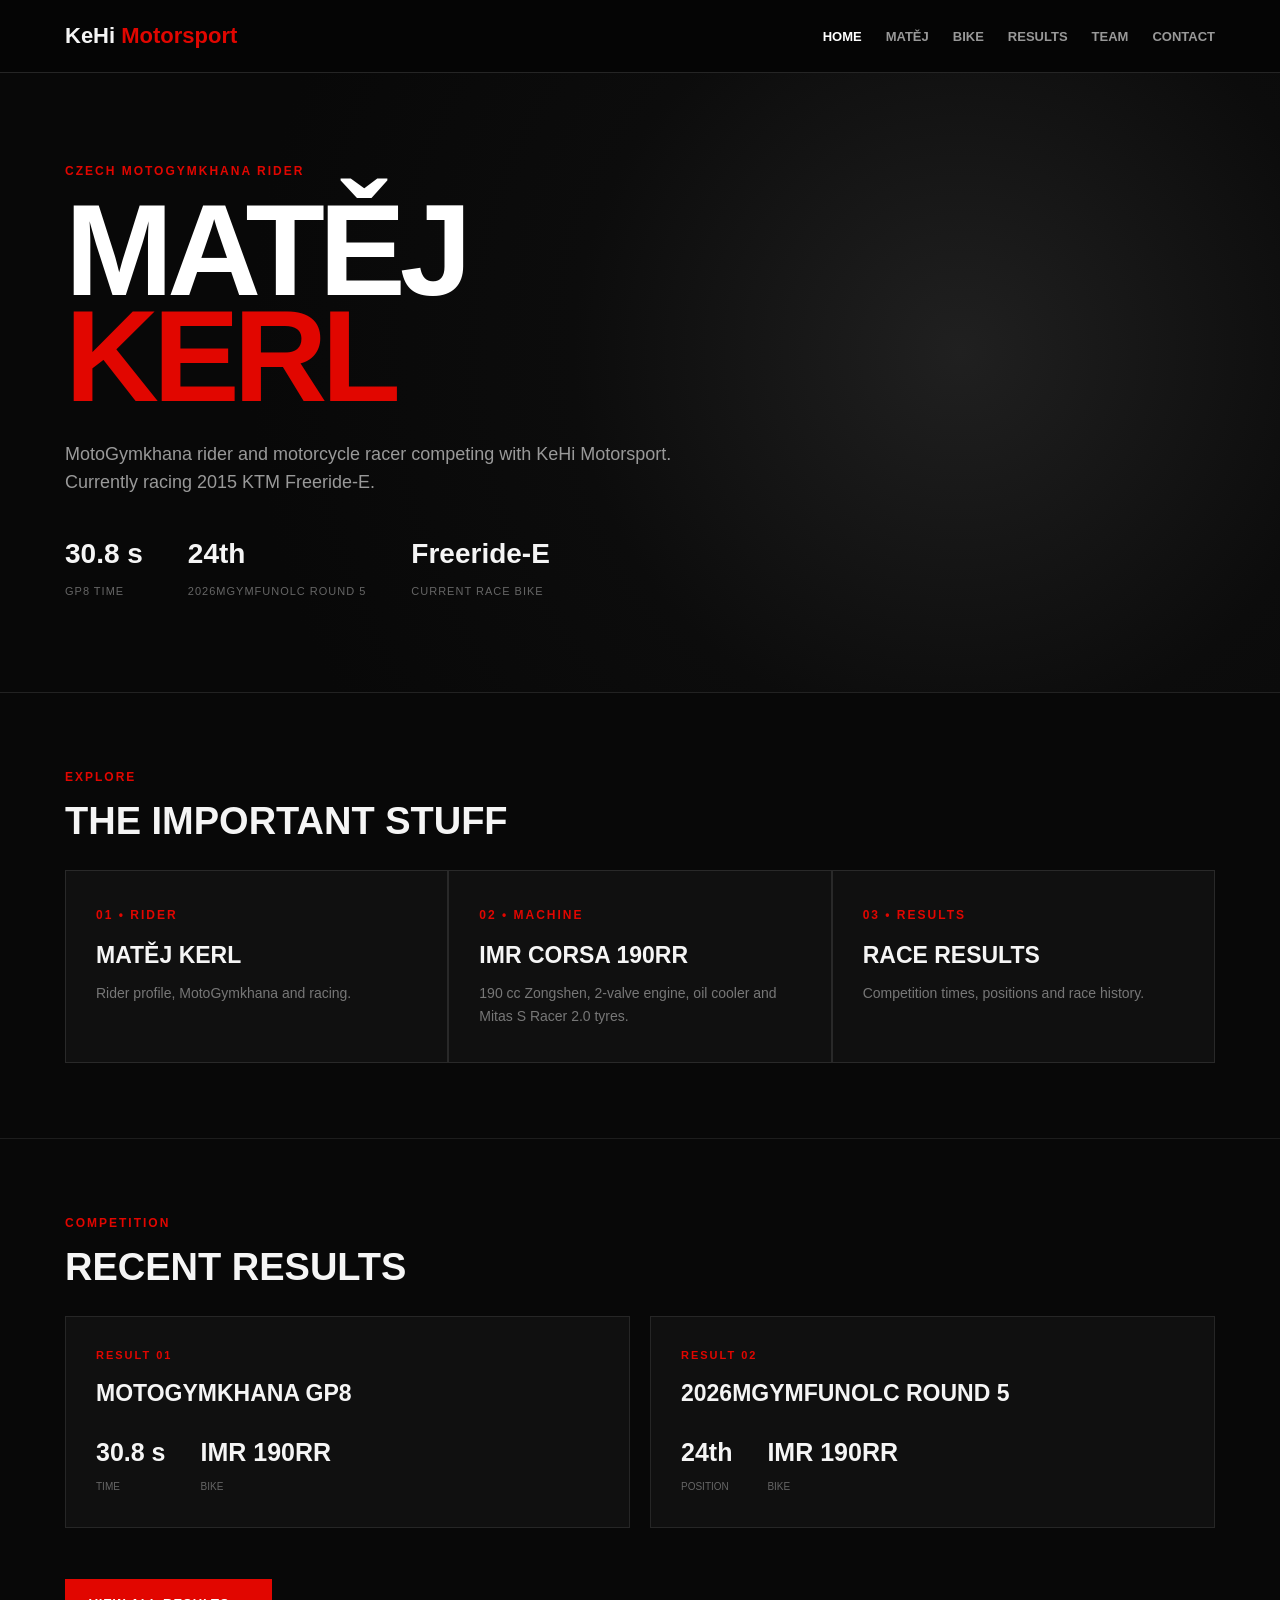
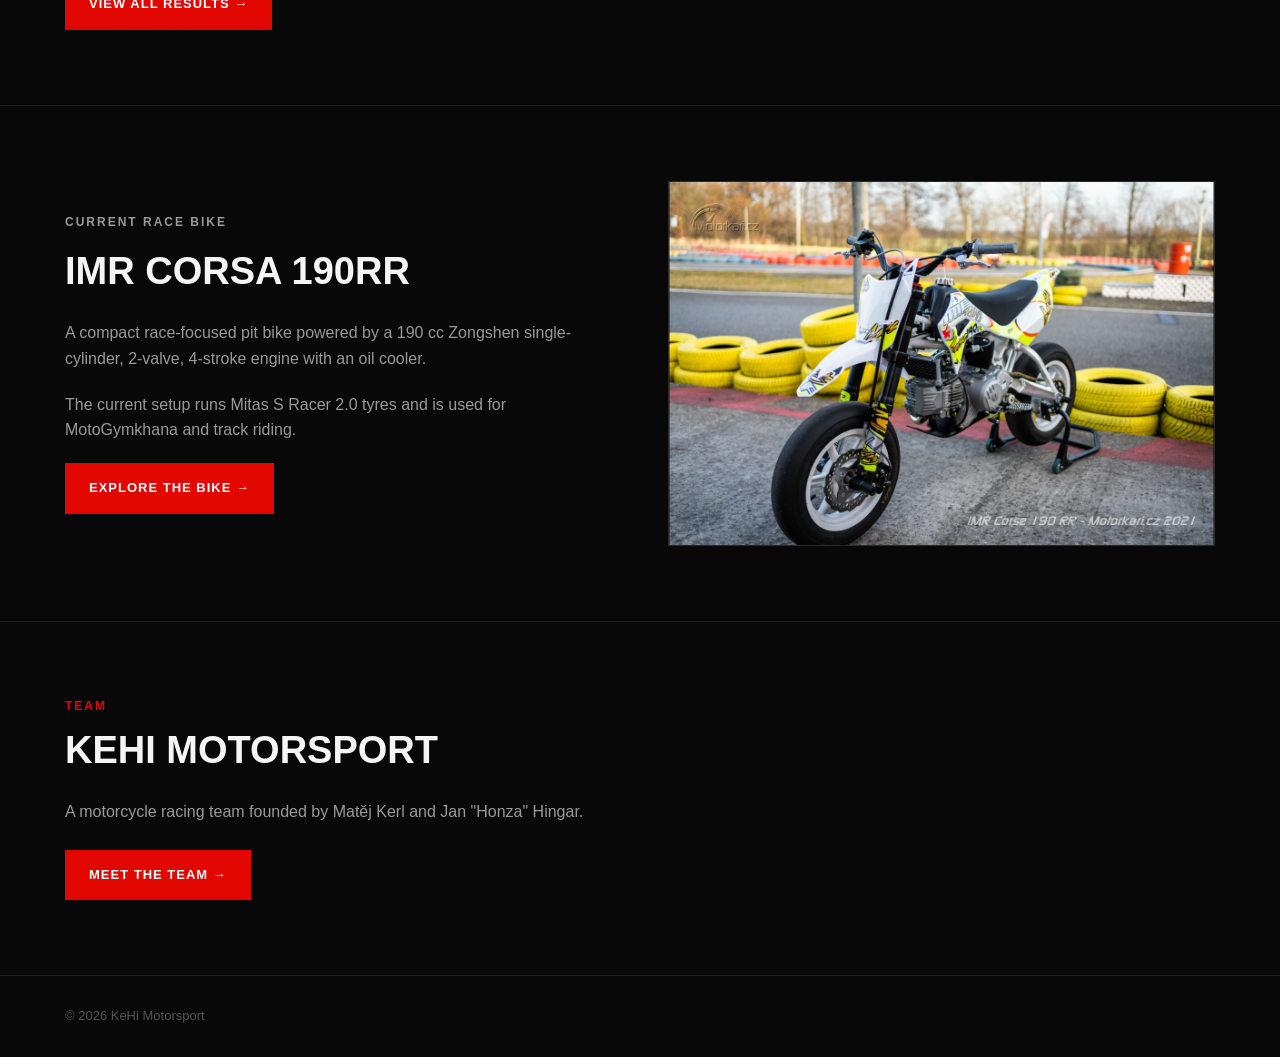
==== commit b96f1893: "Update index.html" ====
--- a/index.html
+++ b/index.html
@@ -415,7 +415,7 @@
 
             <p class="hero-description">
                 MotoGymkhana rider and motorcycle racer competing with
-                KeHi Motorsport. Currently racing the IMR Corsa 190RR.
+                KeHi Motorsport. Currently racing 2015 KTM Freeride-E.
             </p>
 
             <div class="hero-meta">
@@ -431,7 +431,7 @@
                 </div>
 
                 <div class="hero-stat">
-                    <strong>190RR</strong>
+                    <strong>Freeride-E</strong>
                     <span>Current race bike</span>
                 </div>
 
